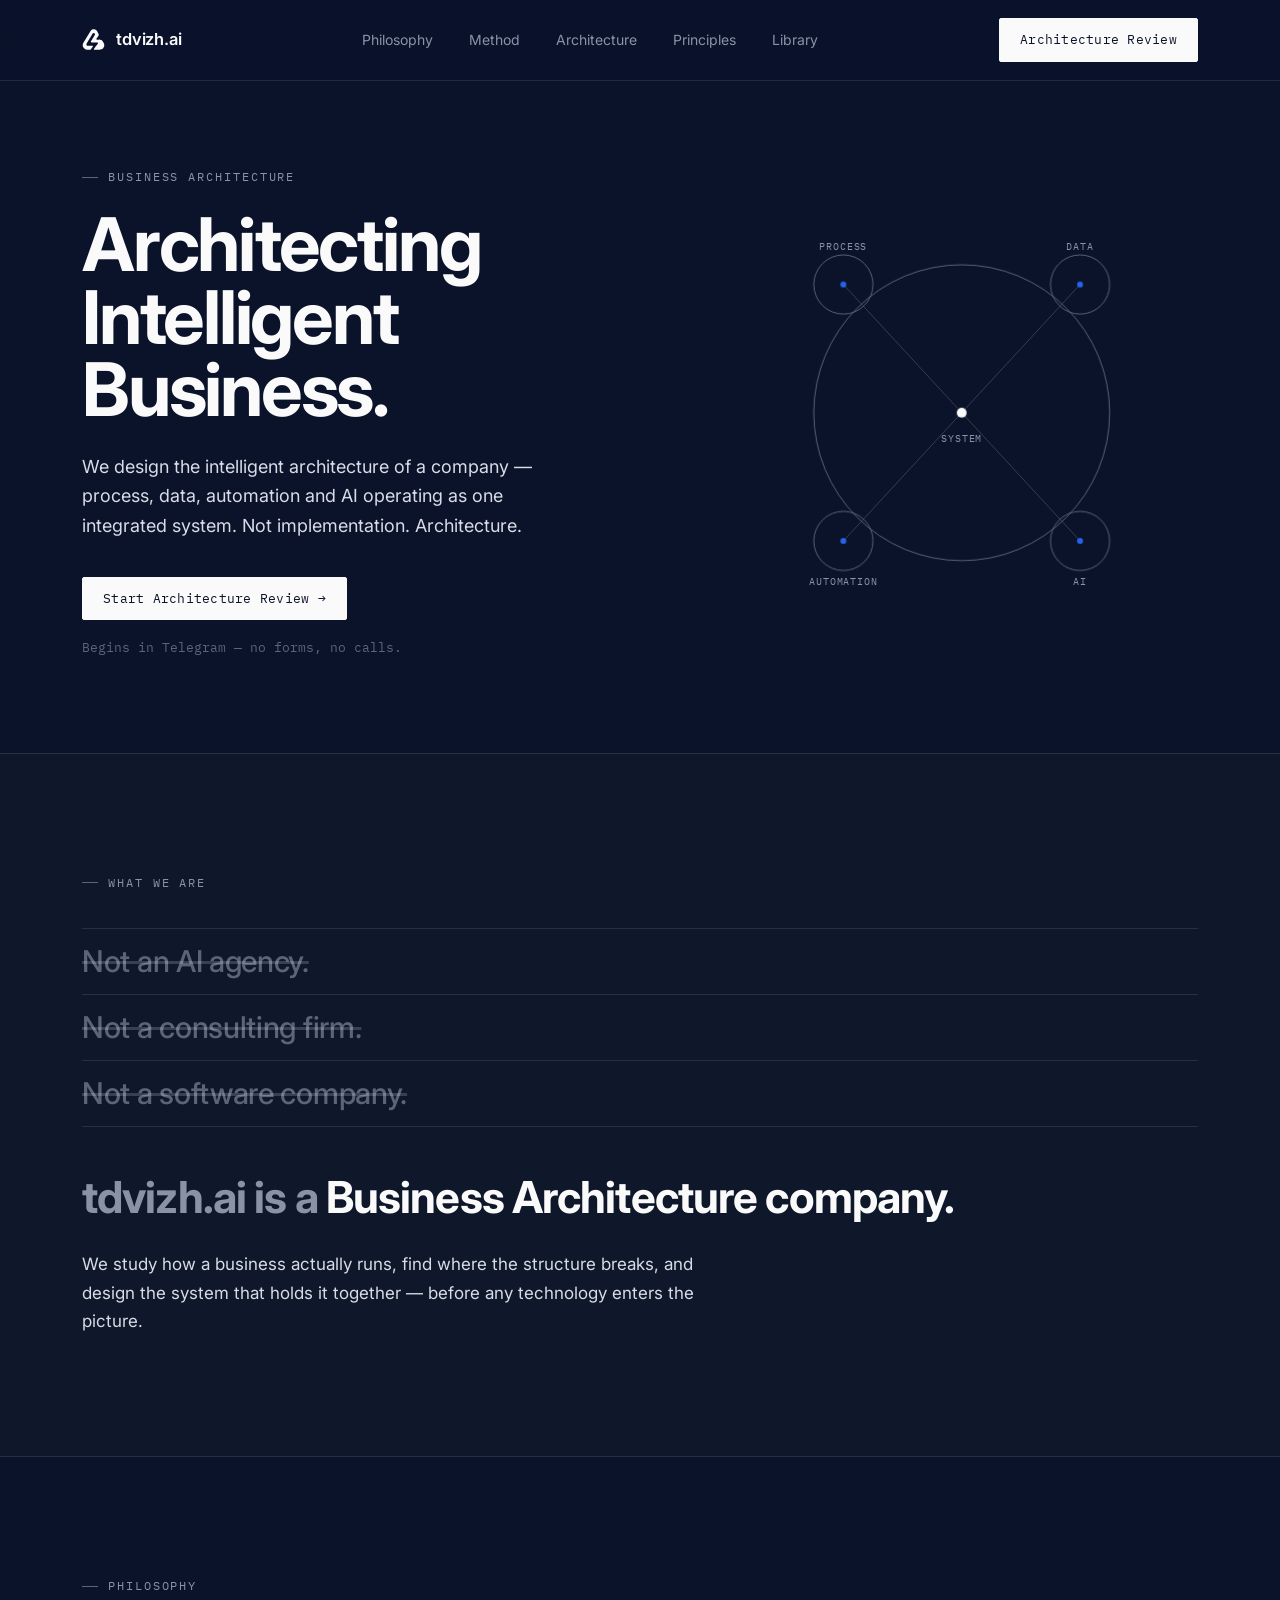
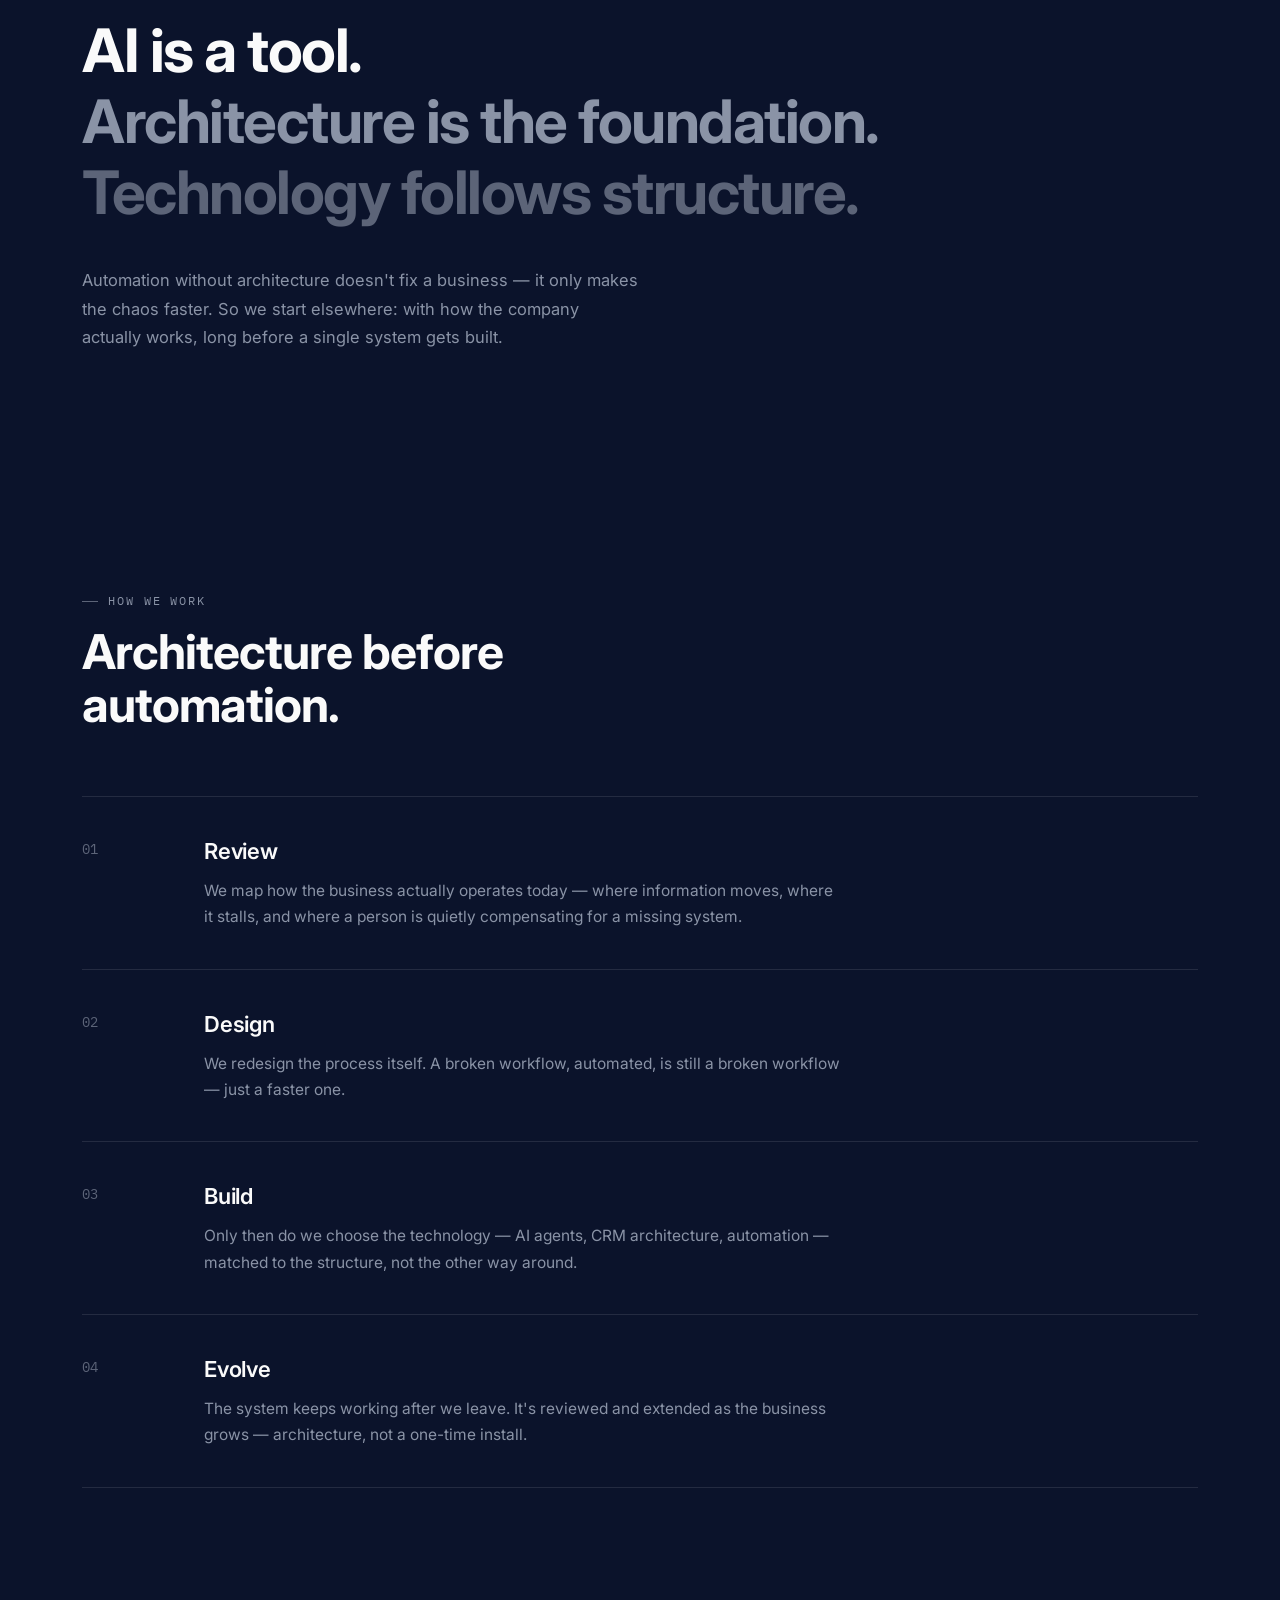
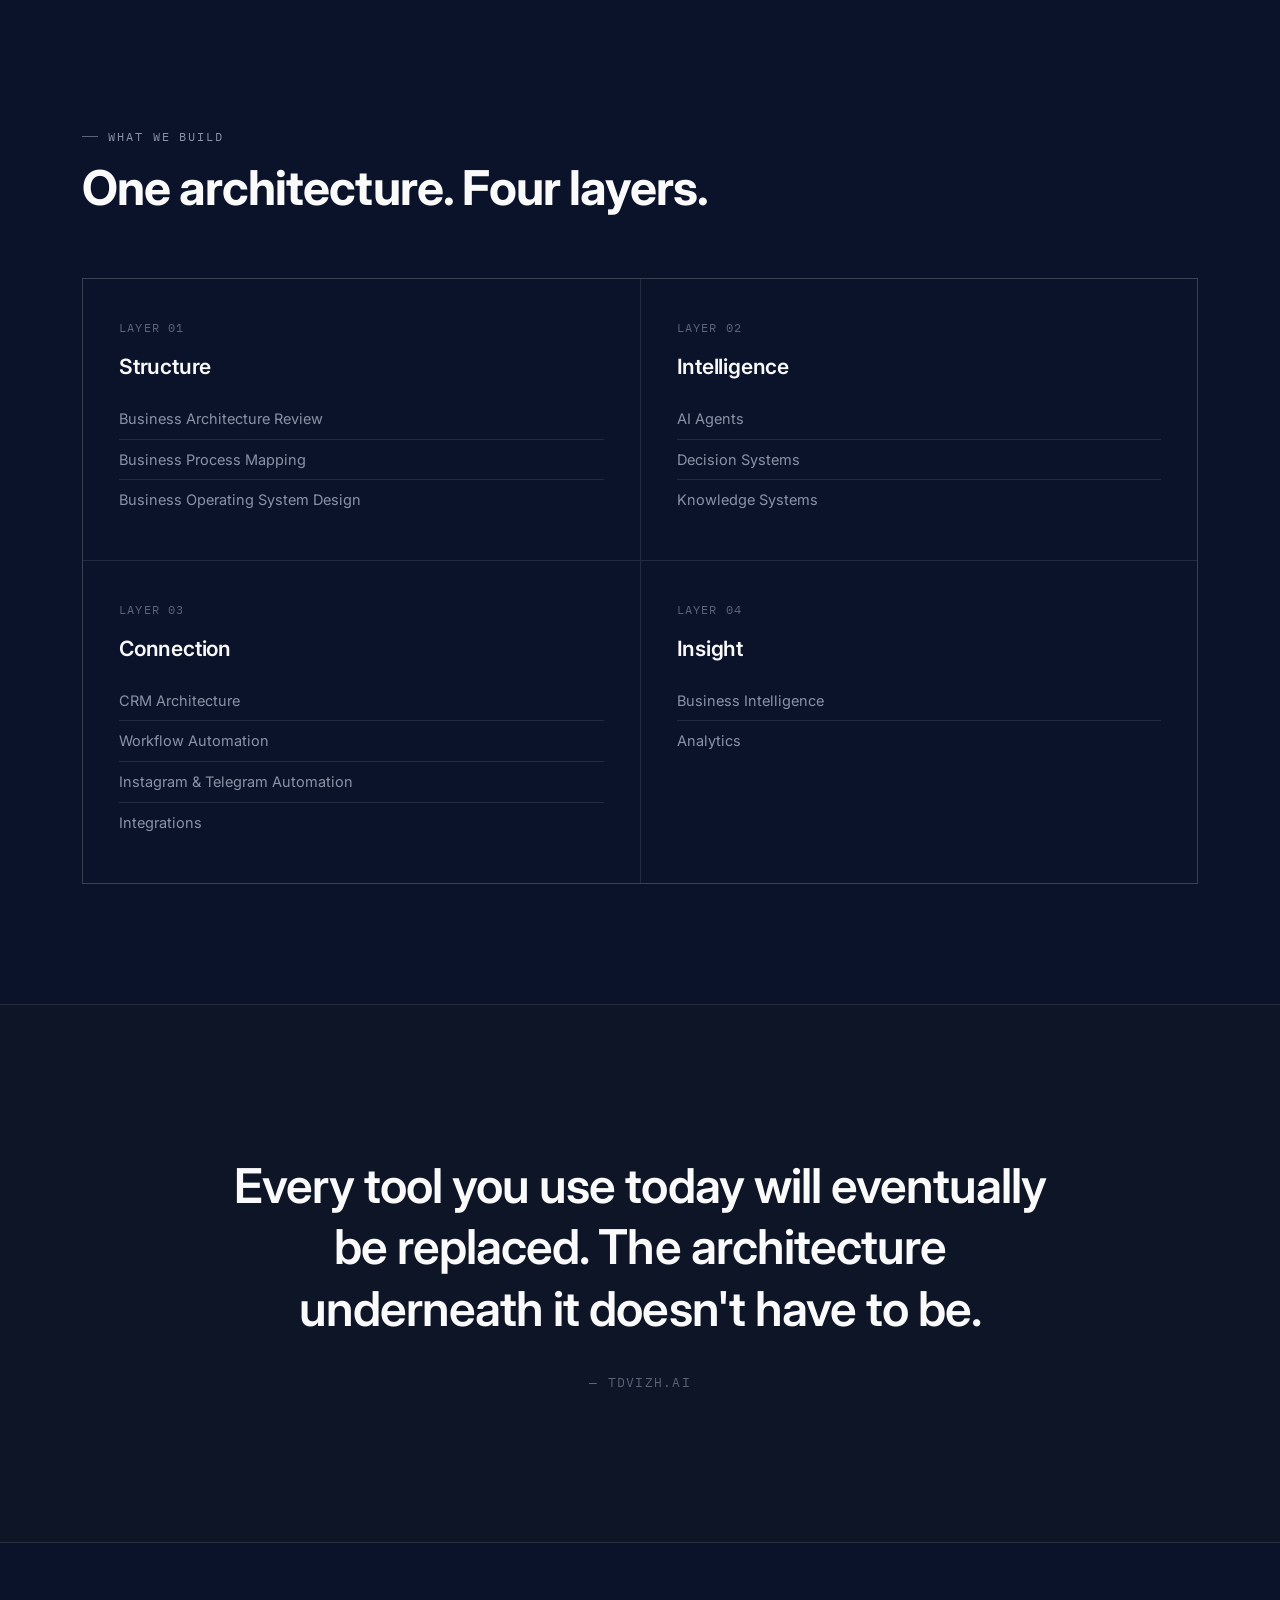
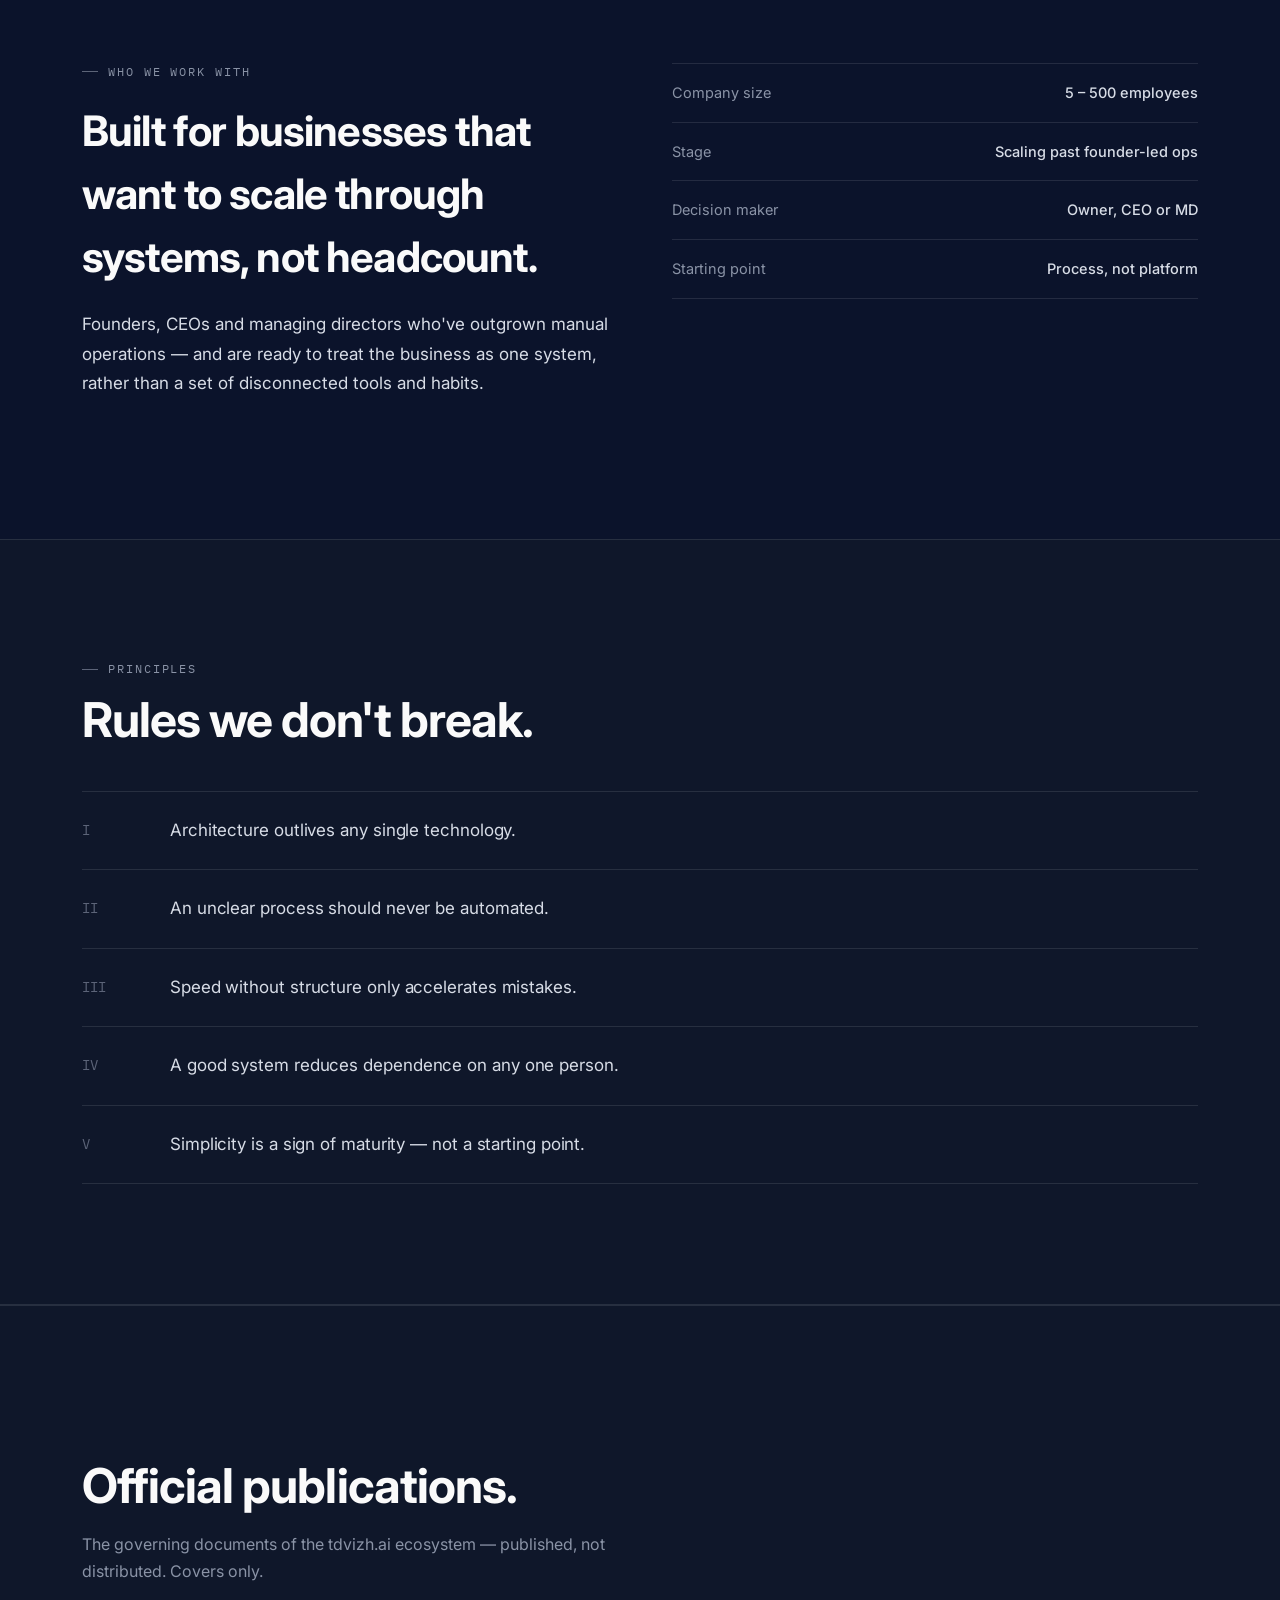
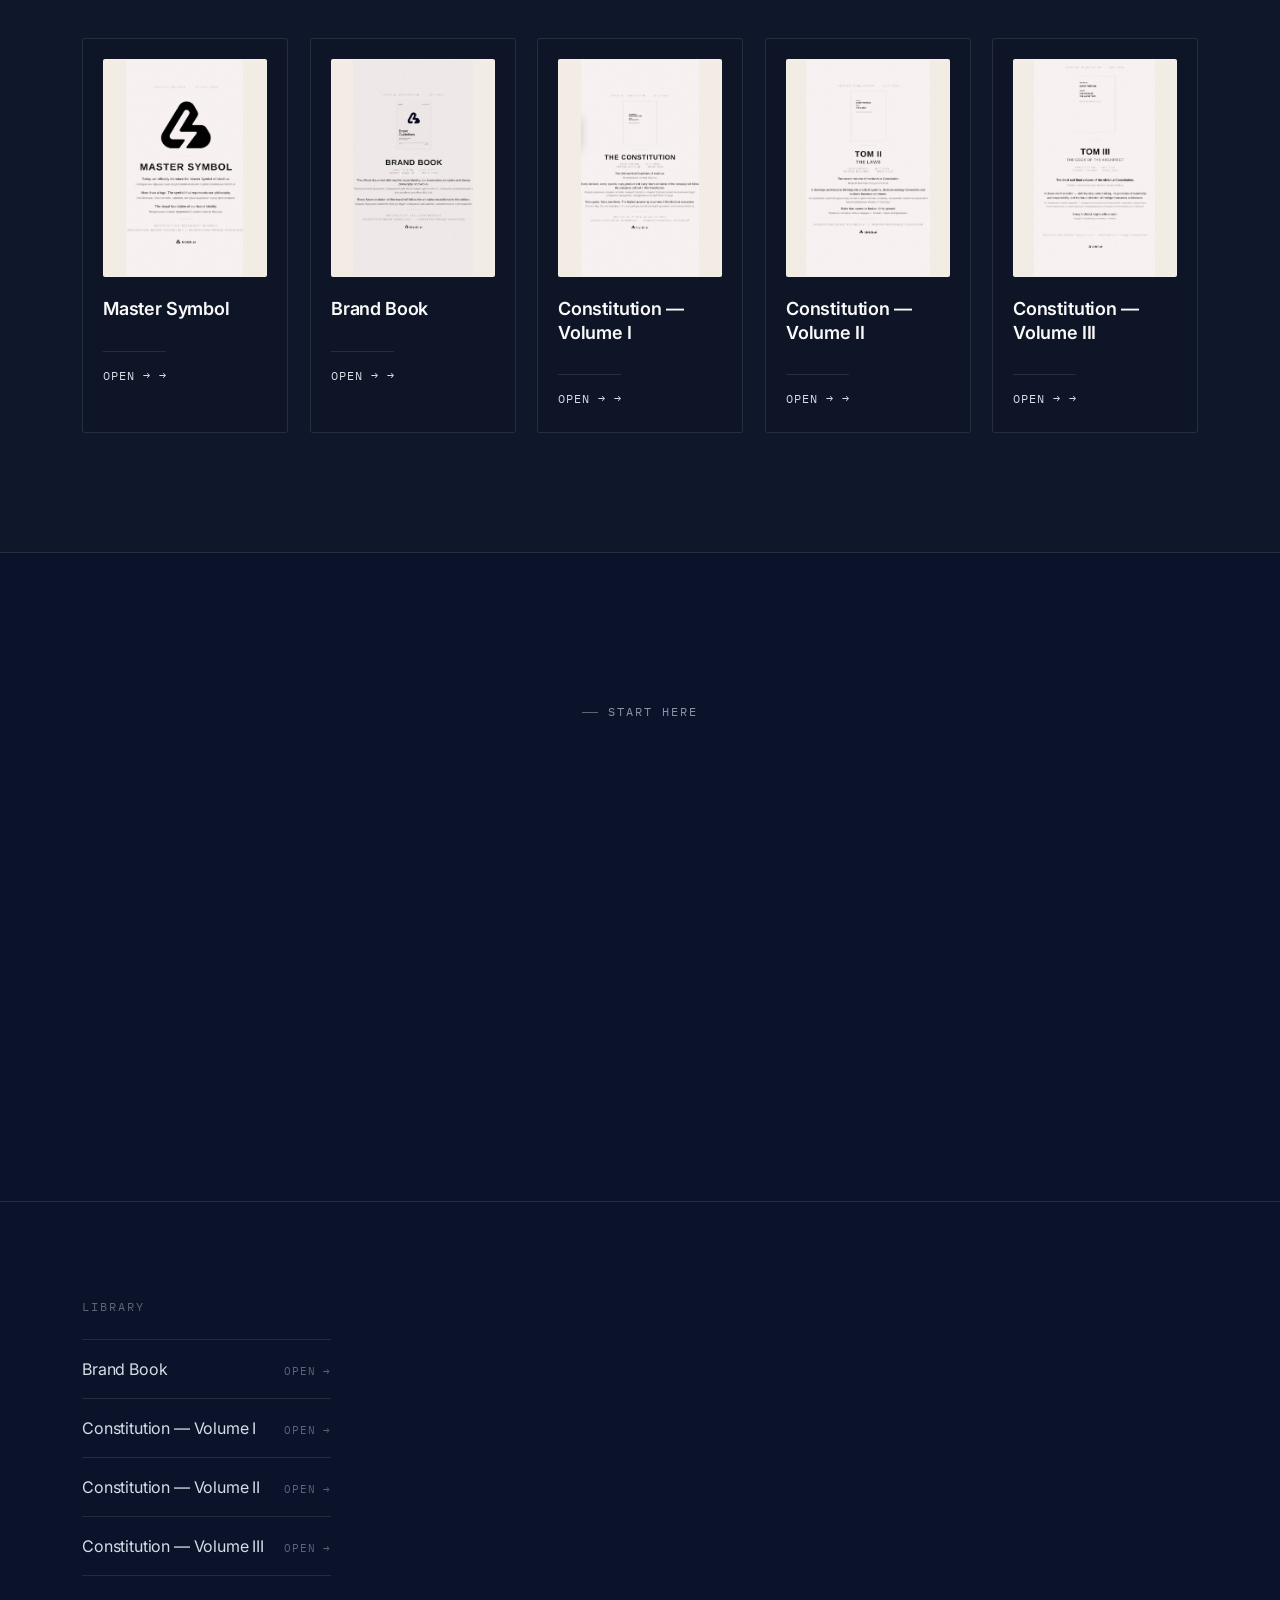
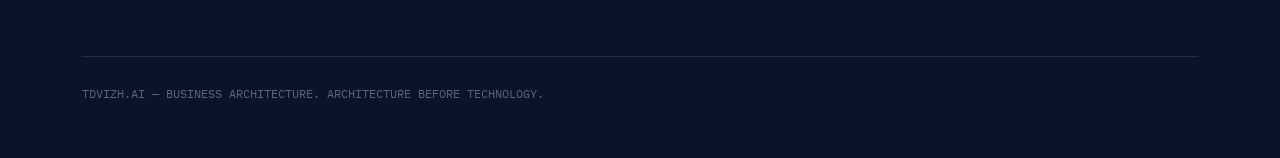
==== index.html @ 12184086 "Update index.html" ====
<!DOCTYPE html>
<html lang="en">
  <!-- Google tag (gtag.js) -->
<script async src="https://www.googletagmanager.com/gtag/js?id=G-JR1PCBRWXG"></script>
<script>
  window.dataLayer = window.dataLayer || [];
  function gtag(){dataLayer.push(arguments);}
  gtag('js', new Date());

  gtag('config', 'G-JR1PCBRWXG');
</script>
<head>
<meta charset="UTF-8">
<meta name="viewport" content="width=device-width, initial-scale=1.0">
<title>tdvizh.ai — Architecting Intelligent Business</title>
<meta name="description" content="tdvizh.ai designs the intelligent architecture of a company — process, data, automation and AI operating as one integrated system.">
  <meta property="og:type" content="website">
<meta property="og:site_name" content="tdvizh.ai">
<meta property="og:title" content="tdvizh.ai">
<meta property="og:description" content="tdvizh.ai designs the intelligent architecture of a company — process, data, automation and AI operating as one integrated system.">
<meta property="og:url" content="https://tdvizh-ai.vercel.app">
<meta property="og:image" content="https://tdvizh-ai.vercel.app/covers/og-image.png">
<meta name="twitter:card" content="summary_large_image">
<meta name="twitter:title" content="tdvizh.ai">
<meta name="twitter:description" content="tdvizh.ai designs the intelligent architecture of a company — process, data, automation and AI operating as one integrated system.">
<meta name="twitter:image" content="https://tdvizh-ai.vercel.app/covers/og-image.png">
<meta name="theme-color" content="#0B132B">
<link rel="icon" type="image/x-icon" href="favicon/favicon.ico">
<link rel="icon" type="image/png" sizes="16x16" href="favicon/favicon-16x16.png">
<link rel="icon" type="image/png" sizes="32x32" href="favicon/favicon-32x32.png">
<link rel="apple-touch-icon" sizes="180x180" href="favicon/apple-touch-icon.png">
<link rel="preconnect" href="https://fonts.googleapis.com">
<link rel="preconnect" href="https://fonts.gstatic.com" crossorigin>
<link href="https://fonts.googleapis.com/css2?family=Inter:wght@400;500;600;700;800&family=IBM+Plex+Mono:wght@400;500&display=swap" rel="stylesheet">
<link rel="stylesheet" href="css/styles.css">
<link rel="stylesheet" href="css/animations.css">
</head>
<body id="top">

<header>
  <nav>
    <a href="#top" class="brand" aria-label="tdvizh.ai — home">
      <svg class="brand-mark" viewBox="0 0 256 256" aria-hidden="true"><path fill="currentColor" d="M 129.44 14.32 C 124.57 14.48 119.52 15.67 115.04 17.47 C 110.55 19.28 106.10 21.91 102.51 25.16 C 98.93 28.41 96.32 32.92 93.55 36.98 C 90.78 41.05 88.49 45.36 85.90 49.52 C 83.32 53.69 80.60 57.80 78.05 61.98 C 75.49 66.15 73.10 70.40 70.58 74.59 C 68.07 78.78 65.49 82.95 62.94 87.13 C 60.39 91.31 57.83 95.49 55.28 99.66 C 52.73 103.84 50.18 108.02 47.63 112.20 C 45.08 116.38 42.51 120.55 39.97 124.74 C 37.43 128.92 34.95 133.13 32.40 137.31 C 29.85 141.48 27.20 145.62 24.66 149.81 C 22.13 153.99 19.53 158.15 17.19 162.42 C 14.84 166.68 12.11 170.79 10.58 175.39 C 9.05 179.99 8.10 185.11 8.00 190.02 C 7.90 194.94 8.67 200.22 10.01 204.90 C 11.35 209.58 13.34 214.02 16.04 218.11 C 18.73 222.20 22.42 226.24 26.19 229.44 C 29.95 232.64 34.23 235.31 38.64 237.30 C 43.05 239.29 47.71 240.67 52.65 241.40 C 57.58 242.13 63.02 241.64 68.23 241.68 C 73.45 241.73 78.97 242.25 83.94 241.68 C 88.91 241.12 94.24 240.87 98.08 238.30 C 101.91 235.74 104.02 230.30 106.95 226.27 C 109.88 222.25 113.15 218.33 115.66 214.17 C 118.16 210.01 123.31 203.91 121.97 201.32 C 120.63 198.73 112.63 199.07 107.62 198.62 C 102.61 198.17 97.15 198.62 91.91 198.62 C 86.68 198.62 81.41 198.69 76.21 198.62 C 71.00 198.55 65.07 199.82 60.68 198.19 C 56.29 196.56 51.50 192.73 49.87 188.81 C 48.23 184.89 49.48 179.14 50.89 174.68 C 52.30 170.22 55.83 166.25 58.34 162.06 C 60.86 157.87 63.47 153.71 65.99 149.52 C 68.51 145.33 70.93 141.10 73.45 136.91 C 75.97 132.71 78.59 128.56 81.10 124.37 C 83.62 120.18 86.05 115.95 88.56 111.75 C 91.06 107.55 93.62 103.38 96.13 99.18 C 98.65 94.99 101.13 90.78 103.66 86.60 C 106.19 82.41 108.80 78.25 111.32 74.06 C 113.84 69.87 115.43 64.65 118.77 61.44 C 122.12 58.23 127.31 54.58 131.39 54.79 C 135.46 55.01 141.29 59.03 143.22 62.71 C 145.14 66.39 144.24 72.41 142.95 76.88 C 141.66 81.34 137.99 85.29 135.50 89.50 C 133.01 93.70 130.52 97.91 128.00 102.10 C 125.48 106.29 122.93 110.47 120.39 114.65 C 117.85 118.84 115.34 123.03 112.78 127.21 C 110.23 131.39 107.52 135.50 105.08 139.72 C 102.64 143.95 97.79 148.96 98.14 152.56 C 98.50 156.15 103.09 159.84 107.22 161.30 C 111.35 162.76 117.73 161.30 122.93 161.30 C 128.12 161.30 133.20 161.30 138.40 161.30 C 143.59 161.30 148.87 161.30 154.10 161.30 C 159.34 161.30 165.45 160.16 169.81 161.30 C 174.17 162.45 179.92 165.00 180.25 168.18 C 180.58 171.36 174.71 176.35 171.79 180.38 C 168.87 184.41 165.73 188.34 162.74 192.34 C 159.75 196.33 156.84 200.36 153.84 204.36 C 150.85 208.35 147.76 212.31 144.77 216.31 C 141.77 220.30 137.92 224.25 135.89 228.34 C 133.87 232.43 130.60 238.61 132.61 240.84 C 134.62 243.06 142.79 241.54 147.96 241.68 C 153.14 241.83 158.43 241.68 163.67 241.68 C 168.90 241.68 174.14 241.68 179.38 241.68 C 184.61 241.68 189.97 241.97 195.08 241.68 C 200.20 241.40 205.35 241.21 210.07 239.96 C 214.79 238.72 219.23 236.77 223.40 234.22 C 227.57 231.67 231.78 228.30 235.08 224.64 C 238.38 220.99 241.16 216.69 243.22 212.31 C 245.27 207.92 246.76 203.19 247.43 198.34 C 248.09 193.49 248.06 188.01 247.22 183.20 C 246.38 178.39 244.45 173.88 242.41 169.49 C 240.36 165.10 237.44 161.07 234.95 156.87 C 232.47 152.66 230.52 148.10 227.50 144.25 C 224.48 140.39 220.92 136.21 216.82 133.74 C 212.72 131.27 207.83 130.15 202.90 129.44 C 197.96 128.72 192.43 129.44 187.19 129.44 C 181.96 129.44 176.23 130.15 171.48 129.44 C 166.74 128.72 159.57 127.95 158.72 125.15 C 157.86 122.35 163.77 116.77 166.36 112.61 C 168.94 108.44 171.57 104.30 174.22 100.16 C 176.87 96.02 180.25 92.19 182.26 87.78 C 184.27 83.38 186.38 78.38 186.28 73.74 C 186.18 69.10 183.68 64.35 181.67 59.94 C 179.66 55.54 176.67 51.54 174.22 47.32 C 171.77 43.10 169.81 38.64 166.97 34.62 C 164.12 30.60 160.95 26.24 157.16 23.22 C 153.37 20.19 148.86 17.97 144.24 16.49 C 139.62 15.01 134.30 14.15 129.44 14.32 Z"/></svg>
      <span>tdvizh.ai</span>
    </a>
    <div class="navlinks">
      <a href="#philosophy">Philosophy</a>
      <a href="#method">Method</a>
      <a href="#architecture">Architecture</a>
      <a href="#principles">Principles</a>
      <a href="#library">Library</a>
    </div>
    <a class="btn navcta" href="https://t.me/tdvizh_ai_bot?start=review" target="_blank" rel="noopener">Architecture Review</a>
    <button class="nav-trigger" id="navTrigger" aria-label="Open menu" aria-expanded="false" aria-controls="mobileNav">
      <span class="nav-trigger-lines" aria-hidden="true"><i></i><i></i></span>
    </button>
  </nav>
</header>

<div class="mobile-nav" id="mobileNav" aria-hidden="true">
  <div class="mobile-nav-backdrop" data-nav-close="1"></div>
  <div class="mobile-nav-panel">
    <div class="mobile-nav-links">
      <a href="#philosophy" data-nav-close="1"><span>01</span>Philosophy</a>
      <a href="#method" data-nav-close="1"><span>02</span>Method</a>
      <a href="#architecture" data-nav-close="1"><span>03</span>Architecture</a>
      <a href="#principles" data-nav-close="1"><span>04</span>Principles</a>
      <a href="#library" data-nav-close="1"><span>05</span>Library</a>
    </div>
    <a class="btn mobile-nav-cta" href="https://t.me/tdvizh_ai_bot?start=review" target="_blank" rel="noopener">Architecture Review →</a>
  </div>
</div>

<main>

  <!-- HERO -->
  <section class="hero">
    <div class="wrap hero-grid">
      <div>
        <div class="eyebrow reveal in">BUSINESS ARCHITECTURE</div>
        <h1 class="reveal in">Architecting<br>Intelligent Business.</h1>
        <p class="lead reveal in">We design the intelligent architecture of a company — process, data, automation and AI operating as one integrated system. Not implementation. Architecture.</p>
        <div class="cta-row reveal in">
          <a href="https://t.me/tdvizh_ai_bot?start=review" target="_blank" rel="noopener" class="btn">Start Architecture Review →</a>
          <span class="cta-note">Begins in Telegram — no forms, no calls.</span>
        </div>
      </div>
      <div class="diagram-wrap reveal in">
        <svg viewBox="0 0 480 480" xmlns="http://www.w3.org/2000/svg">
          <!-- connecting lines to center -->
          <path class="diagram-line" d="M120,110 L240,240" style="animation-delay:.1s"/>
          <path class="diagram-line" d="M360,110 L240,240" style="animation-delay:.25s"/>
          <path class="diagram-line" d="M120,370 L240,240" style="animation-delay:.4s"/>
          <path class="diagram-line" d="M360,370 L240,240" style="animation-delay:.55s"/>
          <!-- outer ring -->
          <circle class="diagram-node-ring" cx="240" cy="240" r="150" style="animation-delay:.9s"/>
          <!-- corner nodes -->
          <circle class="diagram-node-ring" cx="120" cy="110" r="30" style="animation-delay:.5s"/>
          <circle class="diagram-node-ring" cx="360" cy="110" r="30" style="animation-delay:.65s"/>
          <circle class="diagram-node-ring" cx="120" cy="370" r="30" style="animation-delay:.8s"/>
          <circle class="diagram-node-ring" cx="360" cy="370" r="30" style="animation-delay:.95s"/>
          <circle class="diagram-node-dot" cx="120" cy="110" r="3" style="animation-delay:.6s"/>
          <circle class="diagram-node-dot" cx="360" cy="110" r="3" style="animation-delay:.75s"/>
          <circle class="diagram-node-dot" cx="120" cy="370" r="3" style="animation-delay:.9s"/>
          <circle class="diagram-node-dot" cx="360" cy="370" r="3" style="animation-delay:1.05s"/>
          <!-- labels -->
          <text class="diagram-label" x="120" y="75" text-anchor="middle" style="animation-delay:1s">PROCESS</text>
          <text class="diagram-label" x="360" y="75" text-anchor="middle" style="animation-delay:1.1s">DATA</text>
          <text class="diagram-label" x="120" y="415" text-anchor="middle" style="animation-delay:1.2s">AUTOMATION</text>
          <text class="diagram-label" x="360" y="415" text-anchor="middle" style="animation-delay:1.3s">AI</text>
          <!-- core -->
          <circle class="diagram-core" cx="240" cy="240" r="5" style="animation-delay:1.15s"/>
          <text class="diagram-label" x="240" y="270" text-anchor="middle" style="animation-delay:1.4s">SYSTEM</text>
        </svg>
      </div>
    </div>
  </section>

  <!-- POSITIONING -->
  <section class="positioning">
    <div class="wrap">
      <div class="eyebrow reveal">WHAT WE ARE</div>
      <div class="not-list">
        <div class="reveal">Not an AI agency.</div>
        <div class="reveal">Not a consulting firm.</div>
        <div class="reveal">Not a software company.</div>
      </div>
      <div class="resolve reveal"><span>tdvizh.ai is a</span> Business Architecture company.</div>
      <p class="positioning-sub reveal">We study how a business actually runs, find where the structure breaks, and design the system that holds it together — before any technology enters the picture.</p>
    </div>
  </section>

  <!-- PHILOSOPHY -->
  <section class="philosophy" id="philosophy">
    <div class="wrap">
      <div class="eyebrow reveal">PHILOSOPHY</div>
      <div class="stack" style="margin-top:20px;">
        <span class="reveal">AI is a tool.</span>
        <span class="reveal">Architecture is the foundation.</span>
        <span class="reveal">Technology follows structure.</span>
      </div>
      <p class="philosophy-sub reveal">Automation without architecture doesn't fix a business — it only makes the chaos faster. So we start elsewhere: with how the company actually works, long before a single system gets built.</p>
    </div>
  </section>

  <!-- METHOD -->
  <section id="method">
    <div class="wrap">
      <div class="section-head">
        <div class="eyebrow reveal">HOW WE WORK</div>
        <h2 class="reveal">Architecture before automation.</h2>
      </div>
      <div class="method-list">
        <div class="method-item reveal">
          <div class="method-num">01</div>
          <div>
            <h3>Review</h3>
            <p>We map how the business actually operates today — where information moves, where it stalls, and where a person is quietly compensating for a missing system.</p>
          </div>
        </div>
        <div class="method-item reveal">
          <div class="method-num">02</div>
          <div>
            <h3>Design</h3>
            <p>We redesign the process itself. A broken workflow, automated, is still a broken workflow — just a faster one.</p>
          </div>
        </div>
        <div class="method-item reveal">
          <div class="method-num">03</div>
          <div>
            <h3>Build</h3>
            <p>Only then do we choose the technology — AI agents, CRM architecture, automation — matched to the structure, not the other way around.</p>
          </div>
        </div>
        <div class="method-item reveal">
          <div class="method-num">04</div>
          <div>
            <h3>Evolve</h3>
            <p>The system keeps working after we leave. It's reviewed and extended as the business grows — architecture, not a one-time install.</p>
          </div>
        </div>
      </div>
    </div>
  </section>

  <!-- ARCHITECTURE / SERVICES -->
  <section id="architecture">
    <div class="wrap">
      <div class="section-head">
        <div class="eyebrow reveal">WHAT WE BUILD</div>
        <h2 class="reveal">One architecture. Four layers.</h2>
      </div>
      <div class="layers reveal">
        <div class="layer">
          <div class="lnum">LAYER 01</div>
          <h3>Structure</h3>
          <ul>
            <li>Business Architecture Review</li>
            <li>Business Process Mapping</li>
            <li>Business Operating System Design</li>
          </ul>
        </div>
        <div class="layer">
          <div class="lnum">LAYER 02</div>
          <h3>Intelligence</h3>
          <ul>
            <li>AI Agents</li>
            <li>Decision Systems</li>
            <li>Knowledge Systems</li>
          </ul>
        </div>
        <div class="layer">
          <div class="lnum">LAYER 03</div>
          <h3>Connection</h3>
          <ul>
            <li>CRM Architecture</li>
            <li>Workflow Automation</li>
            <li>Instagram &amp; Telegram Automation</li>
            <li>Integrations</li>
          </ul>
        </div>
        <div class="layer">
          <div class="lnum">LAYER 04</div>
          <h3>Insight</h3>
          <ul>
            <li>Business Intelligence</li>
            <li>Analytics</li>
          </ul>
        </div>
      </div>
    </div>
  </section>

  <!-- MANIFESTO -->
  <section class="manifesto">
    <div class="wrap">
      <blockquote class="reveal">Every tool you use today will eventually be replaced. The architecture underneath it doesn't have to be.</blockquote>
      <cite class="reveal">— tdvizh.ai</cite>
    </div>
  </section>

  <!-- AUDIENCE -->
  <section>
    <div class="wrap audience-grid">
      <div>
        <div class="eyebrow reveal">WHO WE WORK WITH</div>
        <h2 class="reveal" style="font-size:clamp(28px,3.6vw,42px);font-weight:700;letter-spacing:-0.02em;margin:18px 0 22px;">Built for businesses that want to scale through systems, not headcount.</h2>
        <p class="reveal">Founders, CEOs and managing directors who've outgrown manual operations — and are ready to treat the business as one system, rather than a set of disconnected tools and habits.</p>
      </div>
      <div class="criteria reveal">
        <div><span>Company size</span> <b>5 – 500 employees</b></div>
        <div><span>Stage</span> <b>Scaling past founder-led ops</b></div>
        <div><span>Decision maker</span> <b>Owner, CEO or MD</b></div>
        <div><span>Starting point</span> <b>Process, not platform</b></div>
      </div>
    </div>
  </section>

  <!-- PRINCIPLES -->
  <section class="principles" id="principles">
    <div class="wrap">
      <div class="section-head" style="margin-bottom:44px;">
        <div class="eyebrow reveal">PRINCIPLES</div>
        <h2 class="reveal">Rules we don't break.</h2>
      </div>
      <div>
        <div class="principle-row reveal"><div class="rn">I</div><p>Architecture outlives any single technology.</p></div>
        <div class="principle-row reveal"><div class="rn">II</div><p>An unclear process should never be automated.</p></div>
        <div class="principle-row reveal"><div class="rn">III</div><p>Speed without structure only accelerates mistakes.</p></div>
        <div class="principle-row reveal"><div class="rn">IV</div><p>A good system reduces dependence on any one person.</p></div>
        <div class="principle-row reveal"><div class="rn">V</div><p>Simplicity is a sign of maturity — not a starting point.</p></div>
      </div>
    </div>
  </section>

  <!-- LIBRARY -->
  <section class="library" id="library">
    <div class="wrap">
      <div class="section-head" style="margin-bottom:52px;">
        <div class="eyebrow reveal">LIBRARY</div>
        <h2 class="reveal">Official publications.</h2>
        <p class="reveal" style="margin-top:18px;color:var(--muted);font-size:16px;line-height:1.7;max-width:560px;">The governing documents of the tdvizh.ai ecosystem — published, not distributed. Covers only.</p>
      </div>
      <div class="library-grid">
        <button class="pub-card reveal" data-pub="master-symbol">
          <div class="pub-cover"><img src="covers/cover-master-symbol.png" alt="Master Symbol — cover" draggable="false" oncontextmenu="return false"></div>
          <div class="pub-title">Master Symbol</div>
          <div class="pub-view">Open →</div>
        </button>
        <button class="pub-card reveal" data-pub="brand-book">
          <div class="pub-cover"><img src="covers/cover-brand-book.png" alt="Brand Book — cover" draggable="false" oncontextmenu="return false"></div>
          <div class="pub-title">Brand Book</div>
          <div class="pub-view">Open →</div>
        </button>
        <button class="pub-card reveal" data-pub="vol1">
          <div class="pub-cover"><img src="covers/cover-constitution-vol1.png" alt="Constitution — Volume I — cover" draggable="false" oncontextmenu="return false"></div>
          <div class="pub-title">Constitution — Volume I</div>
          <div class="pub-view">Open →</div>
        </button>
        <button class="pub-card reveal" data-pub="vol2">
          <div class="pub-cover"><img src="covers/cover-constitution-vol2.png" alt="Constitution — Volume II — cover" draggable="false" oncontextmenu="return false"></div>
          <div class="pub-title">Constitution — Volume II</div>
          <div class="pub-view">Open →</div>
        </button>
        <button class="pub-card reveal" data-pub="vol3">
          <div class="pub-cover"><img src="covers/cover-constitution-vol3.png" alt="Constitution — Volume III — cover" draggable="false" oncontextmenu="return false"></div>
          <div class="pub-title">Constitution — Volume III</div>
          <div class="pub-view">Open →</div>
        </button>
      </div>
    </div>
  </section>

  <!-- PUBLICATION MODAL -->
  <div class="pub-modal" id="pubModal" aria-hidden="true">
    <div class="pub-modal-backdrop" data-close="1"></div>
    <div class="pub-modal-panel">
      <button class="pub-modal-close" data-close="1" aria-label="Close">
        <svg viewBox="0 0 24 24" fill="none" aria-hidden="true"><path d="M5 5L19 19M19 5L5 19" stroke="currentColor" stroke-width="1.5" stroke-linecap="round"/></svg>
      </button>
      <div class="pub-modal-frame">
        <div class="pub-modal-cover">
          <img id="pubModalImg" src="" alt="" draggable="false" oncontextmenu="return false">
        </div>
      </div>
      <div class="pub-modal-meta">
        <div class="pub-tag" id="pubModalTag"></div>
        <h3 id="pubModalTitle"></h3>
        <div class="pub-modal-note">Official publication of tdvizh.ai. Full editions are currently not publicly available.</div>
      </div>
    </div>
  </div>

  <!-- FINAL CTA -->
  <section class="cta-final" id="start">
    <div class="wrap">
      <div class="eyebrow reveal" style="justify-content:center;">START HERE</div>
      <h2 class="reveal">Start with a Review, not a proposal.</h2>
      <p class="reveal">Fifteen minutes to understand how your business actually runs — before we talk about any technology at all. The Architecture Review happens inside Telegram.</p>
      <a href="https://t.me/tdvizh_ai_bot?start=review" target="_blank" rel="noopener" class="btn reveal" style="padding:14px 28px;font-size:14px;">Start Architecture Review on Telegram →</a>
    </div>
  </section>

</main>

<footer>
  <div class="wrap">
    <div class="footer-grid">
      <div class="footer-library">
        <div class="footer-library-title">Library</div>
        <ul class="footer-library-list">
          <li><button class="doc-item" data-pub="brand-book" data-pdf=""><span class="doc-title">Brand Book</span><span class="doc-meta">Open →</span></button></li>
          <li><button class="doc-item" data-pub="vol1" data-pdf=""><span class="doc-title">Constitution — Volume I</span><span class="doc-meta">Open →</span></button></li>
          <li><button class="doc-item" data-pub="vol2" data-pdf=""><span class="doc-title">Constitution — Volume II</span><span class="doc-meta">Open →</span></button></li>
          <li><button class="doc-item" data-pub="vol3" data-pdf=""><span class="doc-title">Constitution — Volume III</span><span class="doc-meta">Open →</span></button></li>
        </ul>
      </div>
    </div>
    <div class="footer-bottom">
      <div class="footer-legal">TDVIZH.AI — BUSINESS ARCHITECTURE. ARCHITECTURE BEFORE TECHNOLOGY.</div>
    </div>
  </div>
</footer>

<script src="js/main.js"></script>
<script src="js/library.js"></script>

</body>
</html>
---- css/styles.css ----
:root{--bg:#0B132B; --bg-alt:#0F172A; --panel:#0D1526; --ink:#FAFAFA; --ink-soft:#D7DCE6; --muted:#8A93A6; --muted-dim:#5C6478; --line:rgba(250,250,252,0.10); --line-strong:rgba(250,250,252,0.18); --accent:#2563EB; --accent-soft:rgba(37,99,235,0.14); --ease:cubic-bezier(0.22,1,0.36,1);}

*{box-sizing:border-box; margin:0; padding:0;}

html{scroll-behavior:smooth;}

body{background:var(--bg); color:var(--ink); font-family:'Inter',-apple-system,BlinkMacSystemFont,sans-serif; -webkit-font-smoothing:antialiased; line-height:1.5; overflow-x:hidden;}

a{color:inherit; text-decoration:none;}

.mono{font-family:'IBM Plex Mono',monospace;}

.wrap{max-width:1180px; margin:0 auto; padding:0 32px;}

  @media (max-width:640px){.wrap{padding:0 22px;}}

.eyebrow{font-family:'IBM Plex Mono',monospace; font-size:12px; letter-spacing:0.16em; text-transform:uppercase; color:var(--muted); display:flex; align-items:center; gap:10px;}

.eyebrow::before{content:""; width:16px; height:1px; background:var(--muted-dim); display:inline-block;}

  /* reveal */

.reveal{opacity:0; transform:translateY(18px);}

  /* ---------- NAV ---------- */

header{position:fixed; top:0; left:0; right:0; z-index:50; background:rgba(11,19,43,0.72); backdrop-filter:blur(14px); -webkit-backdrop-filter:blur(14px); border-bottom:1px solid var(--line);}

nav{display:flex; align-items:center; justify-content:space-between; padding:18px 32px; max-width:1180px; margin:0 auto;}

.brand{display:flex; align-items:center; gap:11px; font-weight:600; font-size:16.5px; letter-spacing:-0.01em;}

.brand-mark{width:23px; height:23px; flex-shrink:0; display:block; color:var(--ink);}

.navlinks{display:flex; align-items:center; gap:36px;}

.navlinks a{font-size:14px; color:var(--muted);}

.btn{font-family:'IBM Plex Mono',monospace; font-size:13px; letter-spacing:0.02em; background:var(--ink); color:var(--bg); padding:11px 20px; border-radius:2px; display:inline-flex; align-items:center; gap:8px; border:1px solid var(--ink); cursor:pointer;}

.btn-ghost{background:transparent; color:var(--ink-soft); border:1px solid var(--line-strong);}

.navcta{display:none;}

  @media (min-width:880px){.navcta{display:inline-flex;}}

.navlinks{display:none;}

  @media (min-width:880px){.navlinks{display:flex;}}

  /* ---------- NAV TRIGGER (premium) ---------- */

.nav-trigger{display:flex; align-items:center; justify-content:center; width:44px; height:44px; background:transparent; border:1px solid var(--line-strong); border-radius:50%; cursor:pointer; position:relative;}

  @media (min-width:880px){.nav-trigger{display:none;}}

.nav-trigger-lines{position:relative; width:16px; height:11px; display:block;}

.nav-trigger-lines i{position:absolute; left:0; width:100%; height:1px; background:var(--ink); border-radius:1px;}

  /* ---------- MOBILE NAV DRAWER ---------- */

.mobile-nav{position:fixed; inset:0; z-index:100; display:none;}

.mobile-nav.open{display:block;}

.mobile-nav-backdrop{position:absolute; inset:0; background:rgba(6,10,22,0.6); backdrop-filter:blur(6px); -webkit-backdrop-filter:blur(6px); opacity:0;}

.mobile-nav-panel{position:absolute; top:0; right:0; bottom:0; width:min(380px,84vw); background:var(--bg-alt); border-left:1px solid var(--line-strong); padding:110px 40px 40px; display:flex; flex-direction:column; transform:translateX(100%); box-shadow:-40px 0 90px rgba(0,0,0,0.35);}

.mobile-nav-links{display:flex; flex-direction:column; border-top:1px solid var(--line);}

.mobile-nav-links a{display:flex; align-items:baseline; gap:16px; padding:20px 2px; border-bottom:1px solid var(--line); font-size:20px; font-weight:600; letter-spacing:-0.01em; color:var(--ink-soft); opacity:0; transform:translateY(10px);}

.mobile-nav-links a span{font-family:'IBM Plex Mono',monospace; font-size:12px; color:var(--muted-dim);}

.mobile-nav-cta{margin-top:auto; justify-content:center; padding:15px 20px; font-size:13.5px;}

body.nav-locked{overflow:hidden;}

  /* ---------- HERO ---------- */

.hero{padding:168px 0 96px; position:relative;}

.hero-grid{display:grid; grid-template-columns:1.1fr 0.9fr; gap:64px; align-items:center;}

  @media (max-width:900px){.hero-grid{grid-template-columns:1fr;}}

.hero h1{font-size:clamp(40px,6vw,74px); line-height:0.98; letter-spacing:-0.03em; font-weight:700; margin:22px 0 26px;}

.hero p.lead{font-size:18px; line-height:1.65; color:var(--ink-soft); max-width:480px; margin-bottom:36px;}

.cta-row{display:flex; align-items:center; gap:18px; flex-wrap:wrap;}

.cta-note{font-size:12.5px; color:var(--muted-dim); font-family:'IBM Plex Mono',monospace;}

.diagram-wrap{position:relative; display:flex; align-items:center; justify-content:center;}

.diagram-wrap svg{width:100%; height:auto; max-width:480px;}

.diagram-line{stroke:var(--line-strong); stroke-width:1; fill:none; stroke-dasharray:600; stroke-dashoffset:600;}

.diagram-node-ring{fill:none; stroke:var(--muted-dim); stroke-width:1; opacity:0;}

.diagram-node-dot{fill:var(--accent); opacity:0;}

.diagram-label{font-family:'IBM Plex Mono',monospace; font-size:10.5px; fill:var(--muted); letter-spacing:0.08em; opacity:0;}

.diagram-core{fill:var(--ink); opacity:0;}

  /* ---------- SECTION GENERIC ---------- */

section{padding:120px 0; position:relative;}

  @media (max-width:640px){section{padding:84px 0;}}

.section-head{max-width:640px; margin-bottom:64px;}

.section-head h2{font-size:clamp(30px,4vw,48px); letter-spacing:-0.02em; line-height:1.1; font-weight:700; margin-top:16px;}

.divider{height:1px; background:var(--line); width:100%;}

  /* ---------- POSITIONING ---------- */

.positioning{background:var(--bg-alt); border-top:1px solid var(--line); border-bottom:1px solid var(--line);}

.not-list{margin:36px 0 44px;}

.not-list div{font-size:clamp(20px,2.6vw,30px); color:var(--muted-dim); text-decoration:line-through; text-decoration-color:var(--line-strong); letter-spacing:-0.01em; padding:10px 0; border-bottom:1px solid var(--line); font-weight:500;}

.resolve{font-size:clamp(28px,4vw,44px); font-weight:700; letter-spacing:-0.02em; line-height:1.2; margin-top:44px;}

.resolve span{color:var(--muted);}

.positioning-sub{margin-top:26px; max-width:620px; color:var(--ink-soft); font-size:17px; line-height:1.7;}

  /* ---------- PHILOSOPHY EDITORIAL ---------- */

.philosophy{text-align:left;}

.philosophy .stack{font-size:clamp(30px,5.4vw,60px); font-weight:700; letter-spacing:-0.025em; line-height:1.18;}

.philosophy .stack span{display:block;}

.philosophy-sub{max-width:560px; margin-top:38px; color:var(--muted); font-size:16.5px; line-height:1.75;}

  /* ---------- METHOD ---------- */

.method-list{border-top:1px solid var(--line);}

.method-item{display:grid; grid-template-columns:90px 1fr; gap:32px; padding:38px 0; border-bottom:1px solid var(--line);}

  @media (max-width:640px){.method-item{grid-template-columns:48px 1fr;gap:18px;}}

.method-num{font-family:'IBM Plex Mono',monospace; font-size:14px; color:var(--muted-dim); padding-top:4px;}

.method-item h3{font-size:22px; font-weight:600; letter-spacing:-0.01em; margin-bottom:10px;}

.method-item p{color:var(--muted); font-size:15.5px; line-height:1.7; max-width:640px;}

  /* ---------- ARCHITECTURE LAYERS ---------- */

.layers{display:grid; grid-template-columns:repeat(2,1fr); gap:1px; background:var(--line); border:1px solid var(--line);}

  @media (max-width:760px){.layers{grid-template-columns:1fr;}}

.layer{background:var(--bg); padding:40px 36px;}

.layer .lnum{font-family:'IBM Plex Mono',monospace; font-size:12px; color:var(--muted-dim); letter-spacing:0.1em;}

.layer h3{font-size:21px; font-weight:600; margin:14px 0 16px; letter-spacing:-0.01em;}

.layer ul{list-style:none;}

.layer li{font-size:14.5px; color:var(--muted); padding:9px 0; border-top:1px solid var(--line);}

  /* ---------- MANIFESTO QUOTE ---------- */

.manifesto{background:var(--panel); border-top:1px solid var(--line); border-bottom:1px solid var(--line); padding:150px 0; text-align:center;}

.manifesto blockquote{font-size:clamp(26px,4.4vw,48px); font-weight:600; letter-spacing:-0.02em; line-height:1.28; max-width:820px; margin:0 auto;}

.manifesto cite{display:block; margin-top:34px; font-style:normal; font-family:'IBM Plex Mono',monospace; font-size:12.5px; color:var(--muted-dim); letter-spacing:0.1em; text-transform:uppercase;}

  /* ---------- AUDIENCE ---------- */

.audience-grid{display:grid; grid-template-columns:1fr 1fr; gap:64px; align-items:start;}

  @media (max-width:860px){.audience-grid{grid-template-columns:1fr;gap:36px;}}

.audience-grid p{color:var(--ink-soft); font-size:17px; line-height:1.75; margin-bottom:20px;}

.criteria{border-top:1px solid var(--line);}

.criteria div{display:flex; justify-content:space-between; padding:18px 0; border-bottom:1px solid var(--line); font-size:14.5px; color:var(--muted);}

.criteria div b{color:var(--ink-soft); font-weight:500;}

  /* ---------- PRINCIPLES ---------- */

.principles{background:var(--bg-alt); border-top:1px solid var(--line); border-bottom:1px solid var(--line);}

.principle-row{display:grid; grid-template-columns:64px 1fr; gap:24px; padding:26px 0; border-bottom:1px solid var(--line);}

.principle-row:first-of-type{border-top:1px solid var(--line);}

.principle-row .rn{font-family:'IBM Plex Mono',monospace; color:var(--muted-dim); font-size:14px; padding-top:2px;}

.principle-row p{font-size:17px; color:var(--ink-soft); letter-spacing:-0.005em; max-width:640px;}

  /* ---------- CTA ---------- */

.cta-final{text-align:center; padding:150px 0 160px;}

.cta-final h2{font-size:clamp(32px,5vw,54px); font-weight:700; letter-spacing:-0.02em; line-height:1.15; max-width:760px; margin:0 auto 20px;}

.cta-final p{color:var(--muted); font-size:16.5px; max-width:520px; margin:0 auto 40px; line-height:1.7;}

  /* ---------- FOOTER ---------- */

footer{border-top:1px solid var(--line); padding:96px 0 56px;}

.footer-grid{display:flex; justify-content:space-between; align-items:flex-start; flex-wrap:wrap; gap:64px; margin-bottom:80px;}

.footer-brand{display:flex; align-items:center; gap:11px; font-weight:600; font-size:15.5px; letter-spacing:-0.01em;}

.footer-brand .brand-mark{width:20px; height:20px;}

  /* documentation library */

.footer-library{max-width:360px;}

.footer-library-title{font-family:'IBM Plex Mono',monospace; font-size:11.5px; letter-spacing:0.18em; text-transform:uppercase; color:var(--muted-dim); margin-bottom:24px;}

.footer-library-list{list-style:none; border-top:1px solid var(--line);}

.footer-library-list li{border-bottom:1px solid var(--line);}

.footer-library-list .doc-item{display:flex; align-items:baseline; justify-content:space-between; gap:20px; padding:17px 0; width:100%; background:none; border:none; font:inherit; color:inherit; text-align:left; cursor:pointer;}

.footer-library-list .doc-title{font-size:16px; letter-spacing:-0.01em; color:var(--ink-soft); text-decoration:none;}

.footer-library-list .doc-meta{font-family:'IBM Plex Mono',monospace; font-size:10.5px; letter-spacing:0.08em; color:var(--muted-dim); text-transform:uppercase; white-space:nowrap;}

.footer-bottom{border-top:1px solid var(--line); padding-top:28px;}

.footer-legal{font-family:'IBM Plex Mono',monospace; font-size:11.5px; color:var(--muted-dim);}

  /* ---------- LIBRARY ---------- */

.library{background:var(--bg-alt); border-top:1px solid var(--line); border-bottom:1px solid var(--line);}

.library-grid{display:grid; grid-template-columns:repeat(5,1fr); gap:22px;}

  @media (max-width:1100px){.library-grid{grid-template-columns:repeat(3,1fr);}}

  @media (max-width:900px){.library-grid{grid-template-columns:repeat(2,1fr);}}

  @media (max-width:560px){.library-grid{grid-template-columns:1fr;gap:18px;}}

.pub-card{position:relative; background:var(--panel); padding:20px 20px 26px; display:flex; flex-direction:column; cursor:pointer; border:1px solid var(--line); border-radius:3px; text-align:left; color:inherit; font-family:inherit;}

.pub-card::before{content:""; position:absolute; top:-1px; left:14px; right:14px; height:1px; background:linear-gradient(90deg,transparent,var(--ink-soft),transparent); opacity:0;}

.pub-cover{width:100%; aspect-ratio:3/4; overflow:hidden; border:1px solid var(--line-strong); margin-bottom:20px; border-radius:2px; background:#F2ECE4; position:relative; box-shadow:0 1px 0 rgba(250,250,252,0.04) inset;}

.pub-cover img{width:100%; height:100%; object-fit:contain; display:block; pointer-events:none; -webkit-user-drag:none; user-select:none;}

.pub-tag{font-family:'IBM Plex Mono',monospace; font-size:10.5px; letter-spacing:0.12em; text-transform:uppercase; color:var(--muted-dim); margin-bottom:10px;}

.pub-title{font-size:18px; font-weight:600; letter-spacing:-0.01em; margin-bottom:10px; line-height:1.3;}

.pub-desc{font-size:14px; color:var(--muted); line-height:1.6; flex-grow:1;}

.pub-view{margin-top:20px; font-family:'IBM Plex Mono',monospace; font-size:11.5px; letter-spacing:0.08em; text-transform:uppercase; color:var(--ink-soft); display:flex; align-items:center; gap:8px; padding-top:16px; border-top:1px solid var(--line);}

.pub-view::after{content:"→";}

  /* ---------- PUBLICATION MODAL ---------- */

.pub-modal{position:fixed; inset:0; z-index:200; display:none; align-items:center; justify-content:center; padding:56px 24px;}

.pub-modal.open{display:flex;}

.pub-modal-backdrop{position:absolute; inset:0; background:radial-gradient(120% 100% at 50% 0%, rgba(13,21,42,0.92), rgba(5,8,17,0.96)); backdrop-filter:blur(16px); -webkit-backdrop-filter:blur(16px); opacity:0;}

.pub-modal-panel{position:relative; z-index:2; display:flex; flex-direction:column; align-items:center; max-width:480px; width:100%; opacity:0; transform:translateY(22px) scale(0.97);}

.pub-modal-frame{width:100%; padding:10px; background:linear-gradient(180deg,rgba(250,250,252,0.06),rgba(250,250,252,0.015)); border:1px solid var(--line-strong); border-radius:4px;}

.pub-modal-cover{width:100%; max-height:64vh; background:#F2ECE4; display:flex; align-items:center; justify-content:center; overflow:hidden; border-radius:2px; box-shadow:0 50px 100px -20px rgba(0,0,0,0.6), 0 12px 30px -8px rgba(0,0,0,0.45);}

.pub-modal-cover img{width:100%; height:100%; object-fit:contain; display:block; pointer-events:none; -webkit-user-drag:none; user-select:none;}

.pub-modal-meta{text-align:center; margin-top:30px;}

.pub-modal-meta .pub-tag{justify-content:center; display:flex; margin-bottom:0;}

.pub-modal-meta h3{font-size:21px; font-weight:600; letter-spacing:-0.01em; margin-top:12px; line-height:1.3;}

.pub-modal-note{margin-top:24px; padding:16px 22px; border:1px solid var(--line); background:rgba(250,250,252,0.02); font-family:'IBM Plex Mono',monospace; font-size:11px; line-height:1.75; letter-spacing:0.01em; color:var(--muted); text-align:center; max-width:400px;}

.pub-modal-close{position:absolute; top:-58px; right:0; display:flex; align-items:center; justify-content:center; width:40px; height:40px; color:var(--muted); background:rgba(250,250,252,0.02); border:1px solid var(--line-strong); border-radius:50%; cursor:pointer;}

.pub-modal-close svg{width:15px; height:15px; display:block;}

  @media (max-width:560px){
    .pub-modal{padding:24px 18px;}
    .pub-modal-close{top:auto;bottom:-58px;right:50%;transform:translateX(50%);}
    .pub-modal-close:hover{transform:translateX(50%) rotate(90deg);}
  }

  ::selection{background:var(--accent);color:#fff;}
---- css/animations.css ----
.reveal{transition:opacity .9s var(--ease),transform .9s var(--ease);}

.reveal.in{opacity:1;transform:translateY(0);}

  @media (prefers-reduced-motion: reduce){
    .reveal{opacity:1;transform:none;transition:none;}
    html{scroll-behavior:auto;}
  }

.brand-mark{transition:transform .5s var(--ease);}

  .brand:hover .brand-mark{transform:rotate(-8deg);}

.navlinks a{transition:color .3s var(--ease);}

  .navlinks a:hover{color:var(--ink);}

  .navlinks a:focus-visible, a:focus-visible, button:focus-visible{outline:2px solid var(--accent);outline-offset:3px;}

.btn{transition:transform .4s var(--ease), background .4s var(--ease);}

  .btn:hover{background:transparent;color:var(--ink);}

  .btn-ghost:hover{border-color:var(--ink);color:var(--ink);}

.nav-trigger{transition:border-color .4s var(--ease), background .4s var(--ease), transform .3s var(--ease);}

  .nav-trigger:hover{border-color:var(--ink);background:rgba(250,250,252,0.04);}

  .nav-trigger:active{transform:scale(0.93);}

.nav-trigger-lines i{transition:transform .45s var(--ease), width .45s var(--ease), top .45s var(--ease), opacity .3s var(--ease);}

  .nav-trigger-lines i:first-child{top:0;}

  .nav-trigger-lines i:last-child{top:10px;width:70%;left:0;}

  .nav-trigger:hover .nav-trigger-lines i:last-child{width:100%;}

  .nav-trigger[aria-expanded="true"] .nav-trigger-lines i:first-child{top:5px;transform:rotate(45deg);}

  .nav-trigger[aria-expanded="true"] .nav-trigger-lines i:last-child{top:5px;width:100%;transform:rotate(-45deg);}

.mobile-nav-backdrop{transition:opacity .45s var(--ease);}

  .mobile-nav.open .mobile-nav-backdrop{opacity:1;}

.mobile-nav-panel{transition:transform .55s var(--ease);}

  .mobile-nav.open .mobile-nav-panel{transform:translateX(0);}

.mobile-nav-links a{transition:color .35s var(--ease),padding-left .35s var(--ease);}

  .mobile-nav.open .mobile-nav-links a{opacity:1;transform:translateY(0);transition:color .35s var(--ease),padding-left .35s var(--ease),opacity .5s var(--ease),transform .5s var(--ease);}

  .mobile-nav-links a:hover{color:var(--ink);padding-left:8px;}

  .mobile-nav.open .mobile-nav-links a:nth-child(1){transition-delay:.08s;}

  .mobile-nav.open .mobile-nav-links a:nth-child(2){transition-delay:.13s;}

  .mobile-nav.open .mobile-nav-links a:nth-child(3){transition-delay:.18s;}

  .mobile-nav.open .mobile-nav-links a:nth-child(4){transition-delay:.23s;}

  .mobile-nav.open .mobile-nav-links a:nth-child(5){transition-delay:.28s;}

.diagram-line{animation:draw 1.6s var(--ease) forwards;}

.diagram-node-ring{animation:fadein 1s var(--ease) forwards;}

.diagram-node-dot{animation:fadein .8s var(--ease) forwards;}

.diagram-label{animation:fadein 1s var(--ease) forwards;}

.diagram-core{animation:fadein 1s var(--ease) forwards;}

  @keyframes draw{to{stroke-dashoffset:0;}}

  @keyframes fadein{to{opacity:1;}}

  @media (prefers-reduced-motion: reduce){
    .diagram-line,.diagram-node-ring,.diagram-node-dot,.diagram-label,.diagram-core{animation:none;opacity:1;stroke-dashoffset:0;}
  }

  .not-list div:first-child{border-top:1px solid var(--line);}

  .philosophy .stack span:nth-child(2){color:var(--muted);}

  .philosophy .stack span:nth-child(3){color:var(--muted-dim);}

  .layer li:first-child{border-top:none;}

.footer-library-list .doc-item{transition:padding-left .35s var(--ease);}

  .footer-library-list .doc-item:focus-visible{outline:2px solid var(--accent);outline-offset:3px;}

.footer-library-list .doc-title{transition:color .35s var(--ease);}

.footer-library-list .doc-meta{transition:color .35s var(--ease);}

  .footer-library-list .doc-item:hover{padding-left:6px;}

  .footer-library-list .doc-item:hover .doc-title{color:var(--ink);}

  .footer-library-list .doc-item:hover .doc-meta{color:var(--muted);}

.pub-card{transition:transform .55s var(--ease), border-color .55s var(--ease), box-shadow .55s var(--ease), background .55s var(--ease); will-change:transform;}

.pub-card::before{transition:opacity .55s var(--ease);}

  .pub-card:hover{
    transform:translateY(-7px);
    border-color:var(--line-strong);
    background:#101a30;
    box-shadow:0 28px 60px -20px rgba(0,0,0,0.55), 0 8px 22px -10px rgba(0,0,0,0.4);
  }

  .pub-card:hover::before{opacity:1;}

  .pub-card:focus-visible{outline:2px solid var(--accent);outline-offset:4px;}

.pub-cover img{transition:transform .8s var(--ease);}

  .pub-card:hover .pub-cover img{transform:scale(1.045);}

.pub-tag{transition:color .5s var(--ease);}

  .pub-card:hover .pub-tag{color:var(--muted);}

.pub-view{transition:border-color .5s var(--ease);}

  .pub-card:hover .pub-view{border-color:var(--line-strong);}

.pub-view::after{transition:transform .4s var(--ease);}

  .pub-card:hover .pub-view::after{transform:translateX(5px);}

.pub-modal-backdrop{transition:opacity .5s var(--ease);}

  .pub-modal.open .pub-modal-backdrop{opacity:1;}

.pub-modal-panel{transition:opacity .55s var(--ease), transform .55s var(--ease);}

  .pub-modal.open .pub-modal-panel{opacity:1;transform:translateY(0) scale(1);}

.pub-modal-close{transition:color .35s var(--ease),border-color .35s var(--ease),background .35s var(--ease),transform .35s var(--ease);}

  .pub-modal-close:hover{color:var(--ink);border-color:var(--ink);background:rgba(250,250,252,0.06);transform:rotate(90deg);}

  @media (prefers-reduced-motion: reduce){
    .pub-modal-close:hover{transform:none;}
    .pub-modal-close{transition:color .2s,border-color .2s,background .2s;}
  }
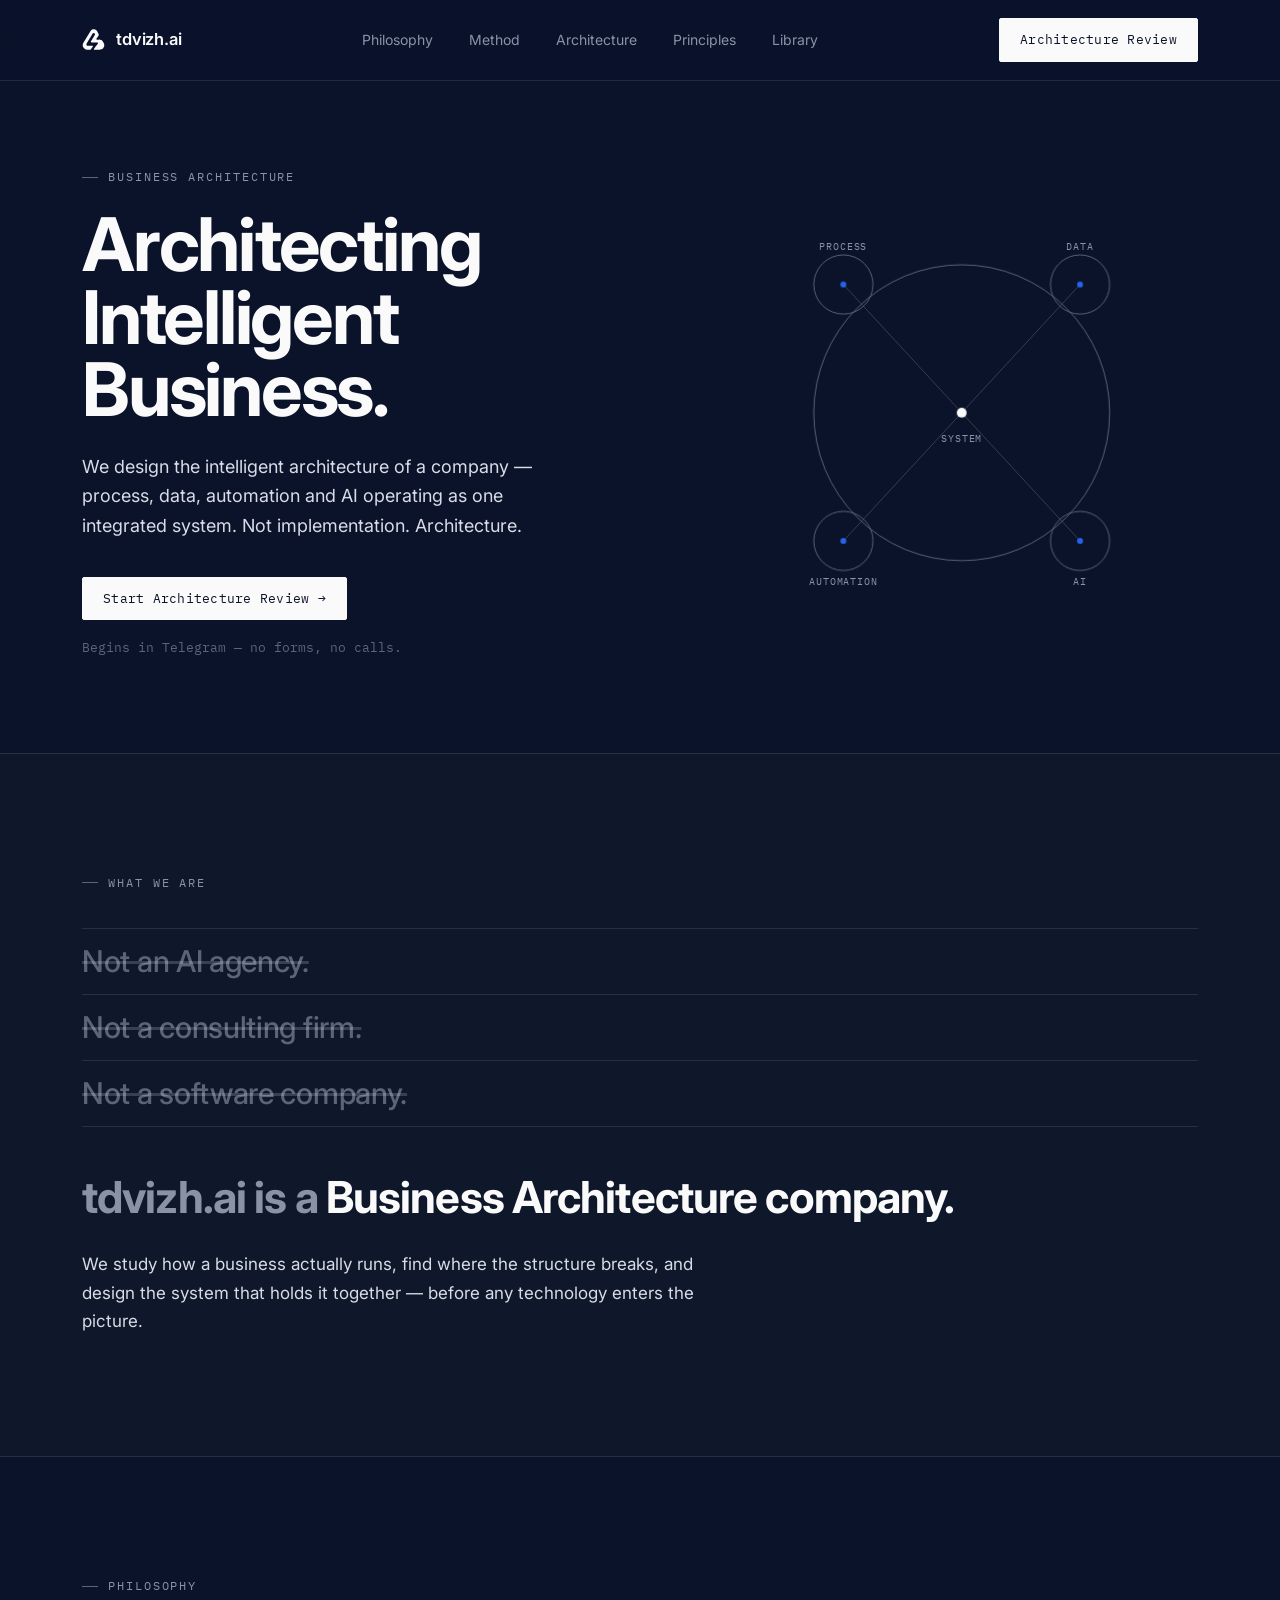
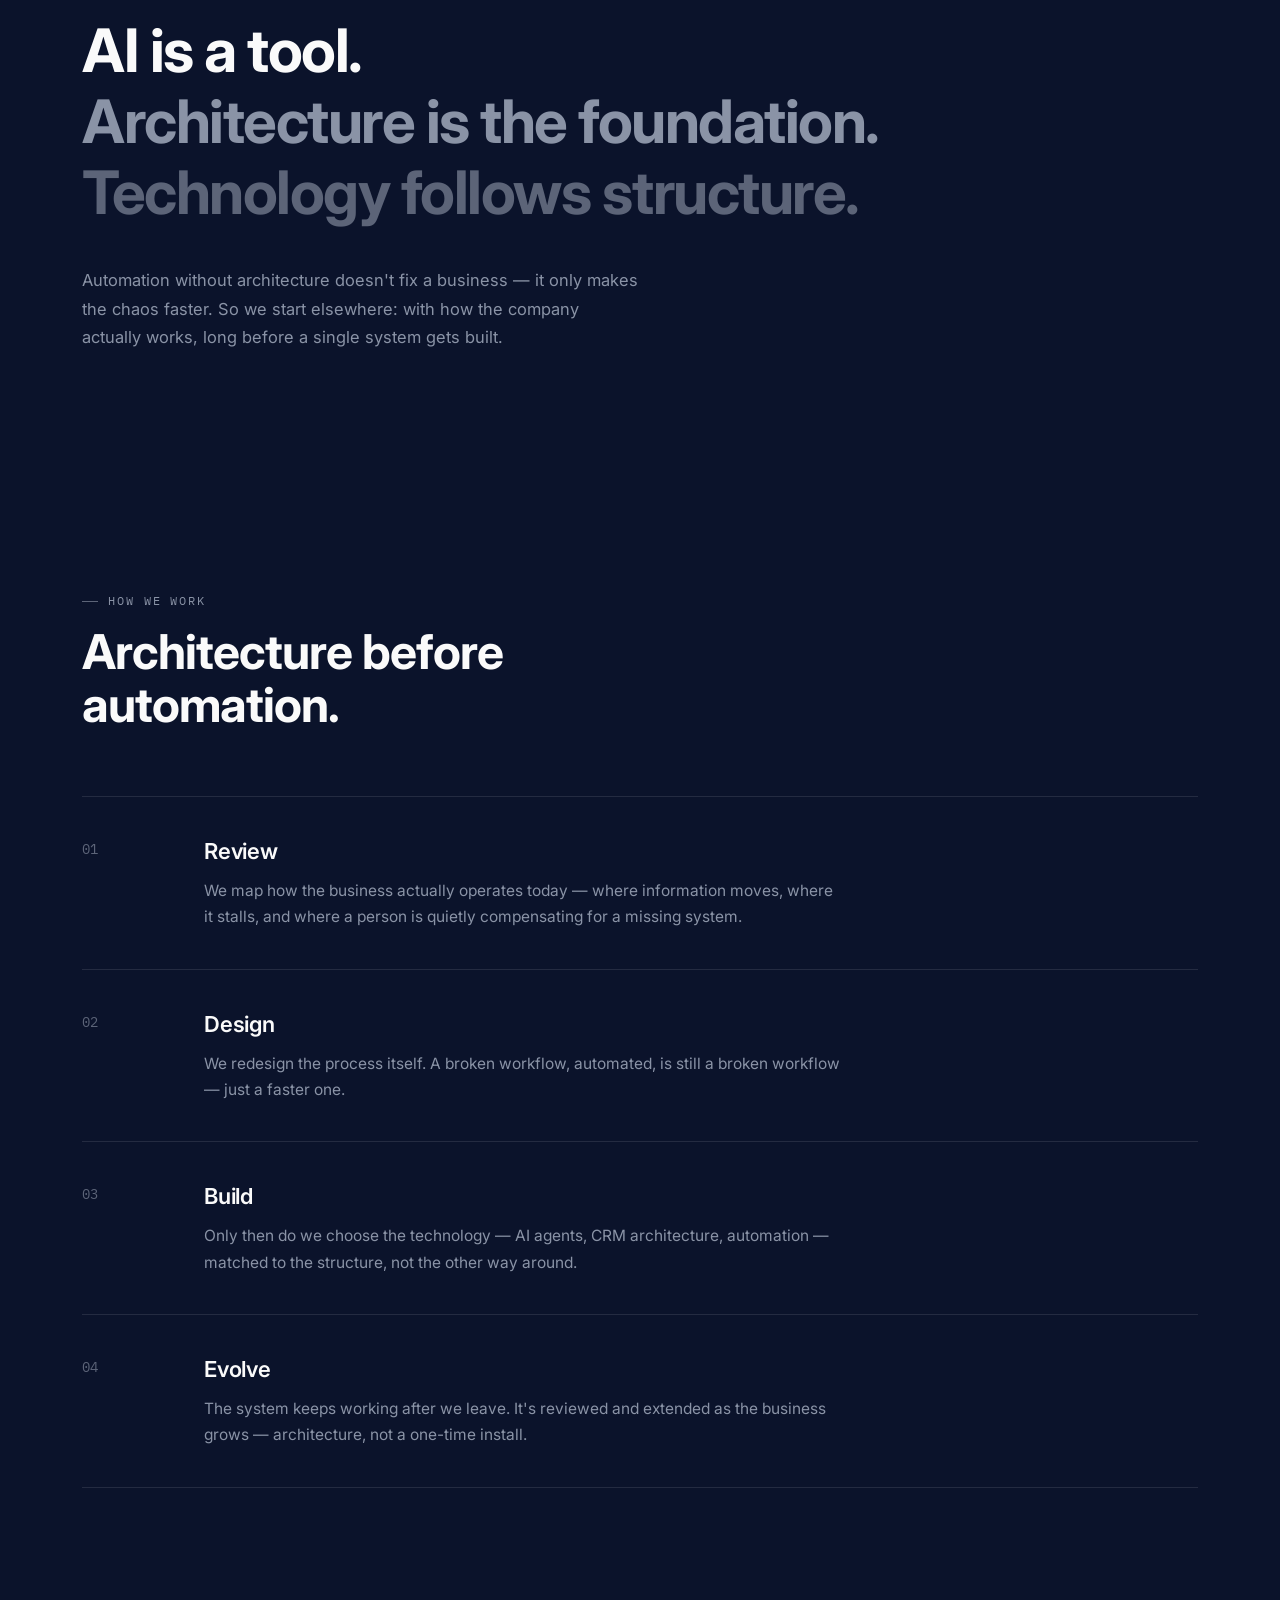
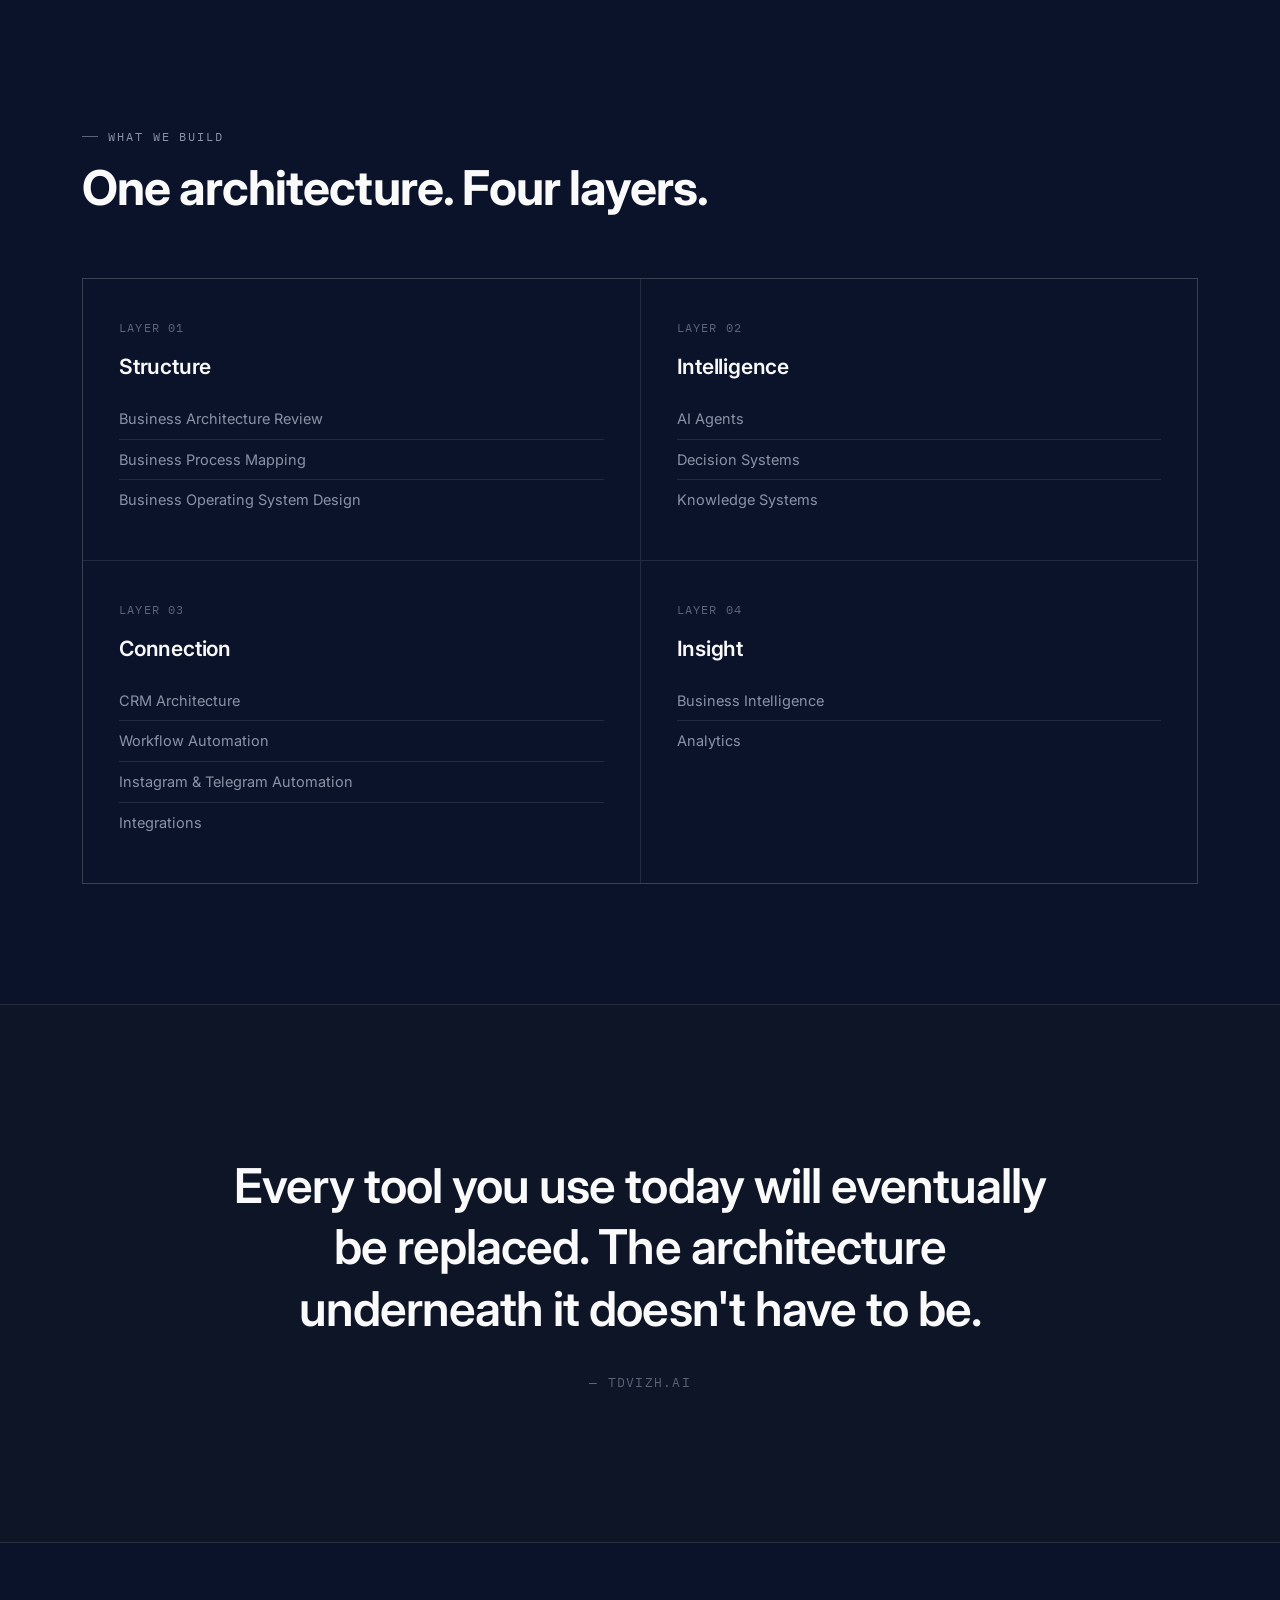
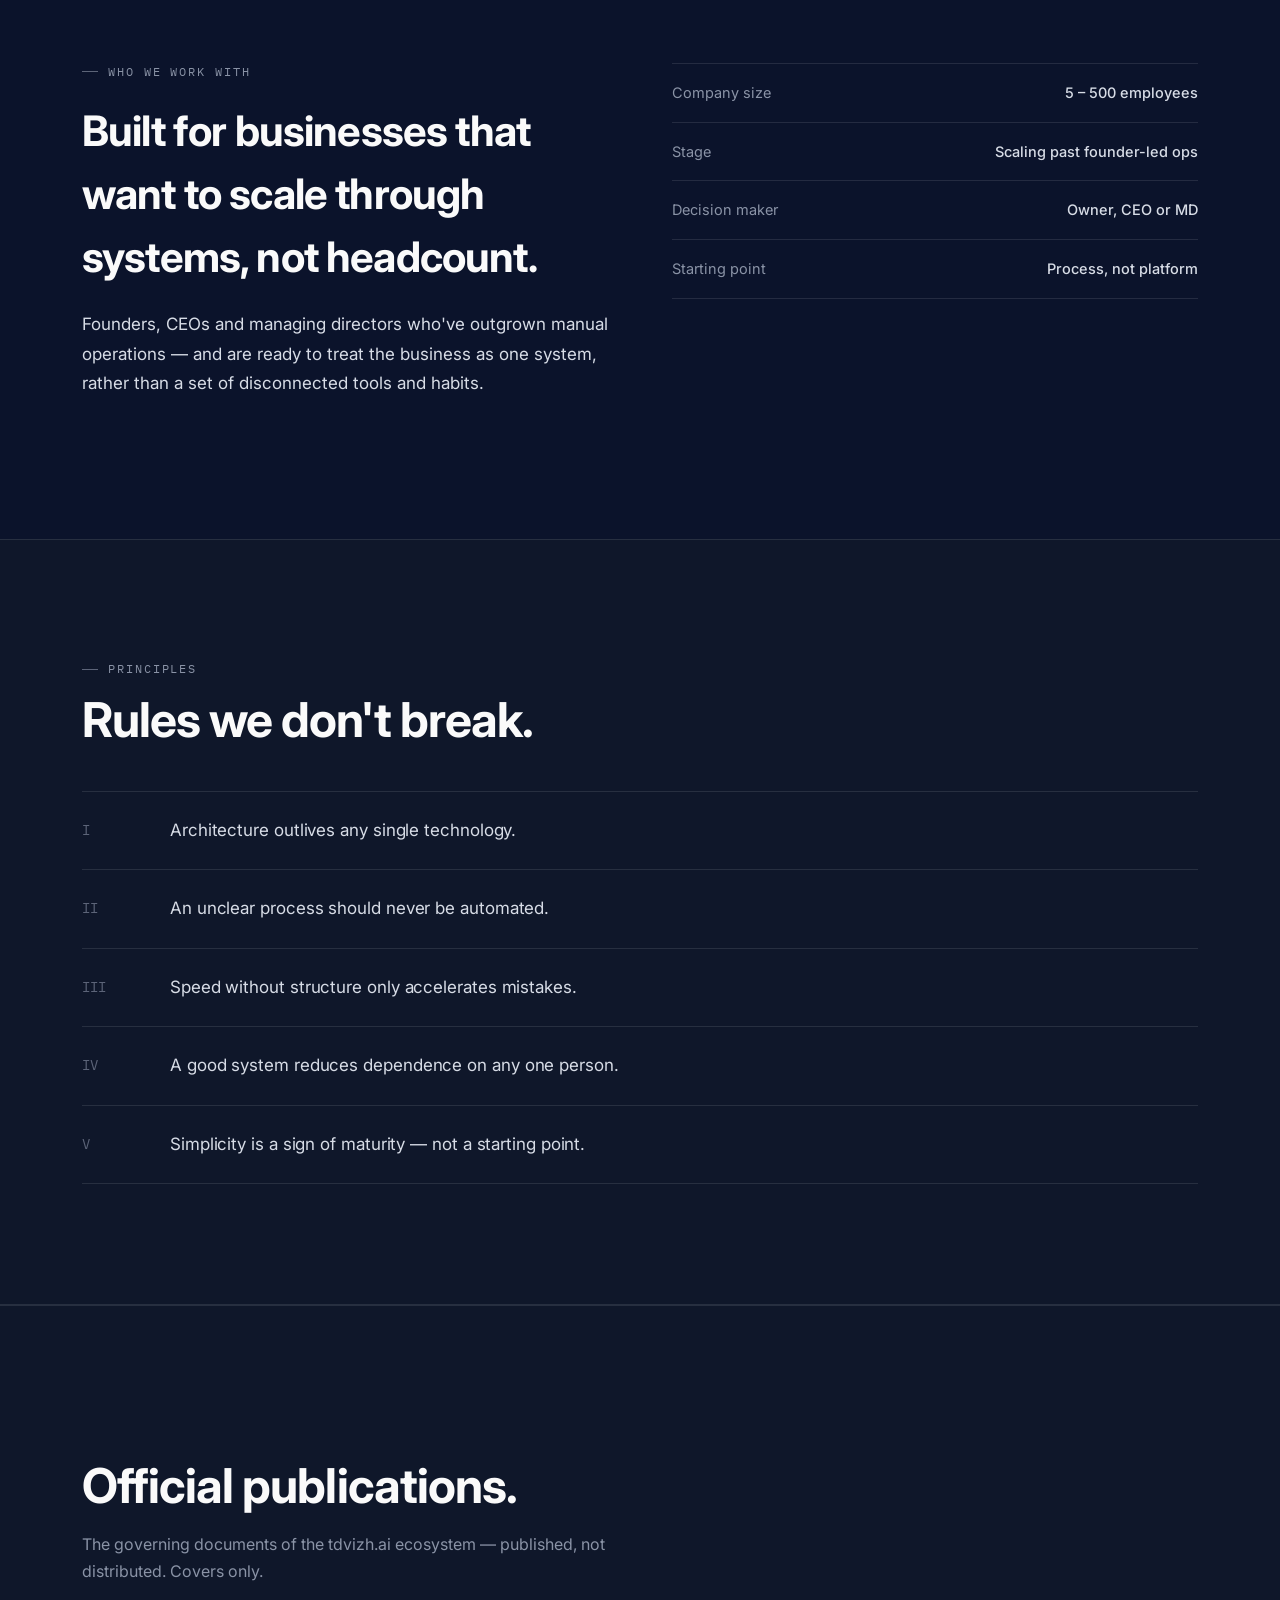
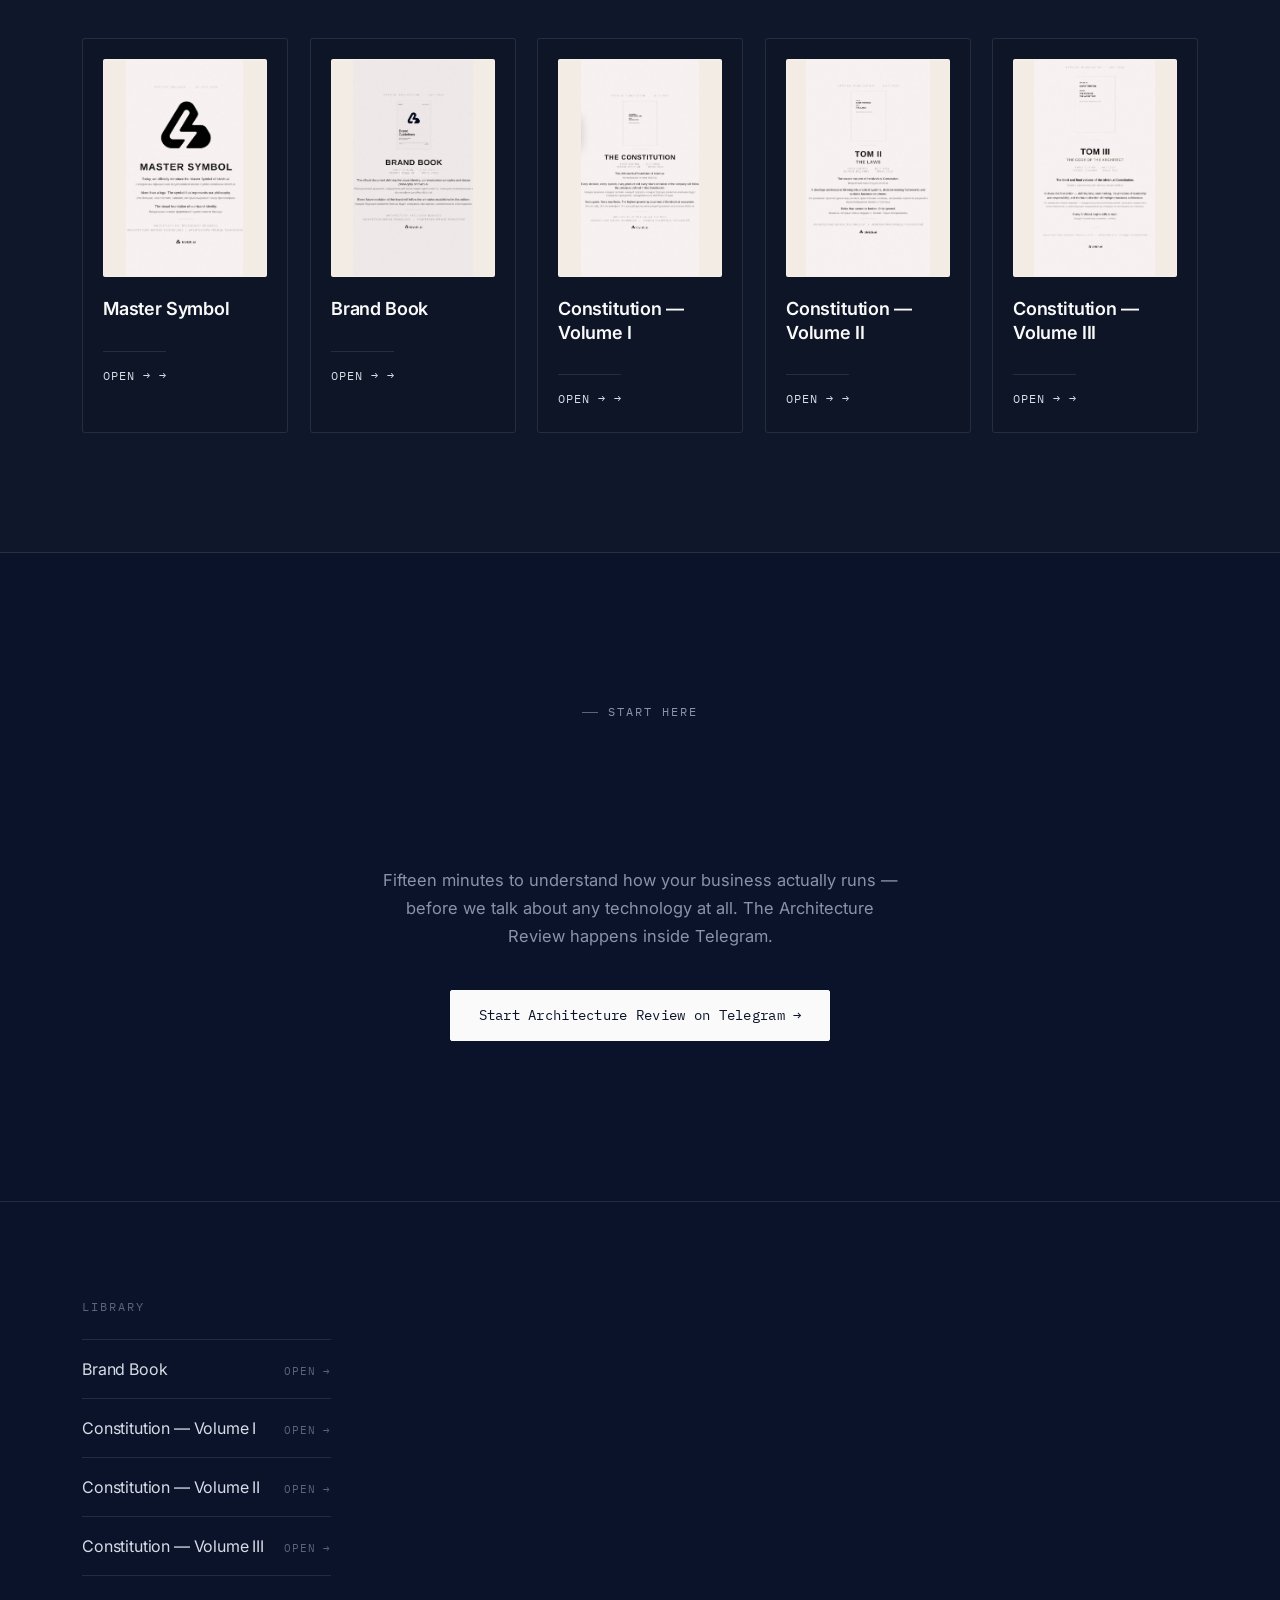
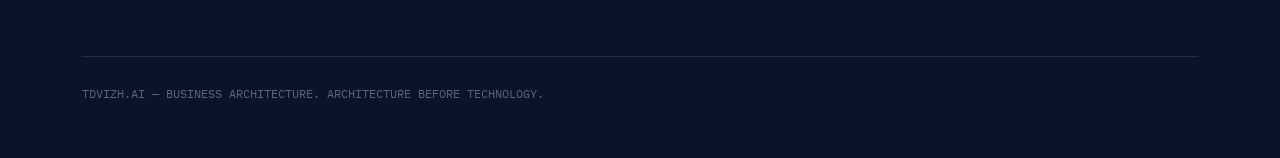
==== commit b3e3c3e5: "Update index.html" ====
--- a/index.html
+++ b/index.html
@@ -2,13 +2,7 @@
 <html lang="en">
   <!-- Google tag (gtag.js) -->
 <script async src="https://www.googletagmanager.com/gtag/js?id=G-JR1PCBRWXG"></script>
-<script>
-  window.dataLayer = window.dataLayer || [];
-  function gtag(){dataLayer.push(arguments);}
-  gtag('js', new Date());
-
-  gtag('config', 'G-JR1PCBRWXG');
-</script>
+<script src="js/analytics.js"></script>
 <head>
 <meta charset="UTF-8">
 <meta name="viewport" content="width=device-width, initial-scale=1.0">
@@ -50,7 +44,7 @@
       <a href="#principles">Principles</a>
       <a href="#library">Library</a>
     </div>
-    <a class="btn navcta" href="https://t.me/tdvizh_ai_bot?start=review" target="_blank" rel="noopener">Architecture Review</a>
+    <a class="btn navcta" href="https://t.me/tdvizhai_bot?start=review" target="_blank" rel="noopener noreferrer">Architecture Review</a>
     <button class="nav-trigger" id="navTrigger" aria-label="Open menu" aria-expanded="false" aria-controls="mobileNav">
       <span class="nav-trigger-lines" aria-hidden="true"><i></i><i></i></span>
     </button>
@@ -67,7 +61,7 @@
       <a href="#principles" data-nav-close="1"><span>04</span>Principles</a>
       <a href="#library" data-nav-close="1"><span>05</span>Library</a>
     </div>
-    <a class="btn mobile-nav-cta" href="https://t.me/tdvizh_ai_bot?start=review" target="_blank" rel="noopener">Architecture Review →</a>
+    <a class="btn mobile-nav-cta" href="https://t.me/tdvizhai_bot?start=review" target="_blank" rel="noopener noreferrer">Architecture Review →</a>
   </div>
 </div>
 
@@ -81,36 +75,36 @@
         <h1 class="reveal in">Architecting<br>Intelligent Business.</h1>
         <p class="lead reveal in">We design the intelligent architecture of a company — process, data, automation and AI operating as one integrated system. Not implementation. Architecture.</p>
         <div class="cta-row reveal in">
-          <a href="https://t.me/tdvizh_ai_bot?start=review" target="_blank" rel="noopener" class="btn">Start Architecture Review →</a>
+          <a href="https://t.me/tdvizhai_bot?start=review" target="_blank" rel="noopener noreferrer" class="btn">Start Architecture Review →</a>
           <span class="cta-note">Begins in Telegram — no forms, no calls.</span>
         </div>
       </div>
       <div class="diagram-wrap reveal in">
         <svg viewBox="0 0 480 480" xmlns="http://www.w3.org/2000/svg">
           <!-- connecting lines to center -->
-          <path class="diagram-line" d="M120,110 L240,240" style="animation-delay:.1s"/>
-          <path class="diagram-line" d="M360,110 L240,240" style="animation-delay:.25s"/>
-          <path class="diagram-line" d="M120,370 L240,240" style="animation-delay:.4s"/>
-          <path class="diagram-line" d="M360,370 L240,240" style="animation-delay:.55s"/>
+          <path class="diagram-line diagram-line-delay-1" d="M120,110 L240,240"/>
+          <path class="diagram-line diagram-line-delay-2" d="M360,110 L240,240"/>
+          <path class="diagram-line diagram-line-delay-3" d="M120,370 L240,240"/>
+          <path class="diagram-line diagram-line-delay-4" d="M360,370 L240,240"/>
           <!-- outer ring -->
-          <circle class="diagram-node-ring" cx="240" cy="240" r="150" style="animation-delay:.9s"/>
+          <circle class="diagram-node-ring diagram-node-ring-delay-5" cx="240" cy="240" r="150"/>
           <!-- corner nodes -->
-          <circle class="diagram-node-ring" cx="120" cy="110" r="30" style="animation-delay:.5s"/>
-          <circle class="diagram-node-ring" cx="360" cy="110" r="30" style="animation-delay:.65s"/>
-          <circle class="diagram-node-ring" cx="120" cy="370" r="30" style="animation-delay:.8s"/>
-          <circle class="diagram-node-ring" cx="360" cy="370" r="30" style="animation-delay:.95s"/>
-          <circle class="diagram-node-dot" cx="120" cy="110" r="3" style="animation-delay:.6s"/>
-          <circle class="diagram-node-dot" cx="360" cy="110" r="3" style="animation-delay:.75s"/>
-          <circle class="diagram-node-dot" cx="120" cy="370" r="3" style="animation-delay:.9s"/>
-          <circle class="diagram-node-dot" cx="360" cy="370" r="3" style="animation-delay:1.05s"/>
+          <circle class="diagram-node-ring diagram-node-ring-delay-1" cx="120" cy="110" r="30"/>
+          <circle class="diagram-node-ring diagram-node-ring-delay-2" cx="360" cy="110" r="30"/>
+          <circle class="diagram-node-ring diagram-node-ring-delay-3" cx="120" cy="370" r="30"/>
+          <circle class="diagram-node-ring diagram-node-ring-delay-4" cx="360" cy="370" r="30"/>
+          <circle class="diagram-node-dot diagram-node-dot-delay-1" cx="120" cy="110" r="3"/>
+          <circle class="diagram-node-dot diagram-node-dot-delay-2" cx="360" cy="110" r="3"/>
+          <circle class="diagram-node-dot diagram-node-dot-delay-3" cx="120" cy="370" r="3"/>
+          <circle class="diagram-node-dot diagram-node-dot-delay-4" cx="360" cy="370" r="3"/>
           <!-- labels -->
-          <text class="diagram-label" x="120" y="75" text-anchor="middle" style="animation-delay:1s">PROCESS</text>
-          <text class="diagram-label" x="360" y="75" text-anchor="middle" style="animation-delay:1.1s">DATA</text>
-          <text class="diagram-label" x="120" y="415" text-anchor="middle" style="animation-delay:1.2s">AUTOMATION</text>
-          <text class="diagram-label" x="360" y="415" text-anchor="middle" style="animation-delay:1.3s">AI</text>
+          <text class="diagram-label diagram-label-delay-1" x="120" y="75" text-anchor="middle">PROCESS</text>
+          <text class="diagram-label diagram-label-delay-2" x="360" y="75" text-anchor="middle">DATA</text>
+          <text class="diagram-label diagram-label-delay-3" x="120" y="415" text-anchor="middle">AUTOMATION</text>
+          <text class="diagram-label diagram-label-delay-4" x="360" y="415" text-anchor="middle">AI</text>
           <!-- core -->
-          <circle class="diagram-core" cx="240" cy="240" r="5" style="animation-delay:1.15s"/>
-          <text class="diagram-label" x="240" y="270" text-anchor="middle" style="animation-delay:1.4s">SYSTEM</text>
+          <circle class="diagram-core diagram-core-delay-1" cx="240" cy="240" r="5"/>
+          <text class="diagram-label diagram-label-delay-5" x="240" y="270" text-anchor="middle">SYSTEM</text>
         </svg>
       </div>
     </div>
@@ -134,7 +128,7 @@
   <section class="philosophy" id="philosophy">
     <div class="wrap">
       <div class="eyebrow reveal">PHILOSOPHY</div>
-      <div class="stack" style="margin-top:20px;">
+      <div class="stack">
         <span class="reveal">AI is a tool.</span>
         <span class="reveal">Architecture is the foundation.</span>
         <span class="reveal">Technology follows structure.</span>
@@ -244,7 +238,7 @@
     <div class="wrap audience-grid">
       <div>
         <div class="eyebrow reveal">WHO WE WORK WITH</div>
-        <h2 class="reveal" style="font-size:clamp(28px,3.6vw,42px);font-weight:700;letter-spacing:-0.02em;margin:18px 0 22px;">Built for businesses that want to scale through systems, not headcount.</h2>
+        <h2 class="reveal">Built for businesses that want to scale through systems, not headcount.</h2>
         <p class="reveal">Founders, CEOs and managing directors who've outgrown manual operations — and are ready to treat the business as one system, rather than a set of disconnected tools and habits.</p>
       </div>
       <div class="criteria reveal">
@@ -259,7 +253,7 @@
   <!-- PRINCIPLES -->
   <section class="principles" id="principles">
     <div class="wrap">
-      <div class="section-head" style="margin-bottom:44px;">
+      <div class="section-head">
         <div class="eyebrow reveal">PRINCIPLES</div>
         <h2 class="reveal">Rules we don't break.</h2>
       </div>
@@ -276,34 +270,34 @@
   <!-- LIBRARY -->
   <section class="library" id="library">
     <div class="wrap">
-      <div class="section-head" style="margin-bottom:52px;">
+      <div class="section-head">
         <div class="eyebrow reveal">LIBRARY</div>
         <h2 class="reveal">Official publications.</h2>
-        <p class="reveal" style="margin-top:18px;color:var(--muted);font-size:16px;line-height:1.7;max-width:560px;">The governing documents of the tdvizh.ai ecosystem — published, not distributed. Covers only.</p>
+        <p class="reveal">The governing documents of the tdvizh.ai ecosystem — published, not distributed. Covers only.</p>
       </div>
       <div class="library-grid">
         <button class="pub-card reveal" data-pub="master-symbol">
-          <div class="pub-cover"><img src="covers/cover-master-symbol.png" alt="Master Symbol — cover" draggable="false" oncontextmenu="return false"></div>
+          <div class="pub-cover"><img src="covers/cover-master-symbol.png" alt="Master Symbol — cover" draggable="false" data-no-contextmenu></div>
           <div class="pub-title">Master Symbol</div>
           <div class="pub-view">Open →</div>
         </button>
         <button class="pub-card reveal" data-pub="brand-book">
-          <div class="pub-cover"><img src="covers/cover-brand-book.png" alt="Brand Book — cover" draggable="false" oncontextmenu="return false"></div>
+          <div class="pub-cover"><img src="covers/cover-brand-book.png" alt="Brand Book — cover" draggable="false" data-no-contextmenu></div>
           <div class="pub-title">Brand Book</div>
           <div class="pub-view">Open →</div>
         </button>
         <button class="pub-card reveal" data-pub="vol1">
-          <div class="pub-cover"><img src="covers/cover-constitution-vol1.png" alt="Constitution — Volume I — cover" draggable="false" oncontextmenu="return false"></div>
+          <div class="pub-cover"><img src="covers/cover-constitution-vol1.png" alt="Constitution — Volume I — cover" draggable="false" data-no-contextmenu></div>
           <div class="pub-title">Constitution — Volume I</div>
           <div class="pub-view">Open →</div>
         </button>
         <button class="pub-card reveal" data-pub="vol2">
-          <div class="pub-cover"><img src="covers/cover-constitution-vol2.png" alt="Constitution — Volume II — cover" draggable="false" oncontextmenu="return false"></div>
+          <div class="pub-cover"><img src="covers/cover-constitution-vol2.png" alt="Constitution — Volume II — cover" draggable="false" data-no-contextmenu></div>
           <div class="pub-title">Constitution — Volume II</div>
           <div class="pub-view">Open →</div>
         </button>
         <button class="pub-card reveal" data-pub="vol3">
-          <div class="pub-cover"><img src="covers/cover-constitution-vol3.png" alt="Constitution — Volume III — cover" draggable="false" oncontextmenu="return false"></div>
+          <div class="pub-cover"><img src="covers/cover-constitution-vol3.png" alt="Constitution — Volume III — cover" draggable="false" data-no-contextmenu></div>
           <div class="pub-title">Constitution — Volume III</div>
           <div class="pub-view">Open →</div>
         </button>
@@ -320,7 +314,7 @@
       </button>
       <div class="pub-modal-frame">
         <div class="pub-modal-cover">
-          <img id="pubModalImg" src="" alt="" draggable="false" oncontextmenu="return false">
+          <img id="pubModalImg" src="" alt="" draggable="false" data-no-contextmenu>
         </div>
       </div>
       <div class="pub-modal-meta">
@@ -334,10 +328,10 @@
   <!-- FINAL CTA -->
   <section class="cta-final" id="start">
     <div class="wrap">
-      <div class="eyebrow reveal" style="justify-content:center;">START HERE</div>
+      <div class="eyebrow reveal">START HERE</div>
       <h2 class="reveal">Start with a Review, not a proposal.</h2>
       <p class="reveal">Fifteen minutes to understand how your business actually runs — before we talk about any technology at all. The Architecture Review happens inside Telegram.</p>
-      <a href="https://t.me/tdvizh_ai_bot?start=review" target="_blank" rel="noopener" class="btn reveal" style="padding:14px 28px;font-size:14px;">Start Architecture Review on Telegram →</a>
+      <a href="https://telegram.me/tdvizh_ai_bot?start=review" target="_blank" rel="noopener noreferrer" class="btn reveal">Start Architecture Review on Telegram →</a>
     </div>
   </section>
 
--- a/css/styles.css
+++ b/css/styles.css
@@ -215,6 +215,28 @@
 .cta-final h2{font-size:clamp(32px,5vw,54px); font-weight:700; letter-spacing:-0.02em; line-height:1.15; max-width:760px; margin:0 auto 20px;}
 
 .cta-final p{color:var(--muted); font-size:16.5px; max-width:520px; margin:0 auto 40px; line-height:1.7;}
+
+/* ========== LAYOUT INLINE STYLE MIGRATIONS ========== */
+/* Philosophy section stack spacing */
+.philosophy .stack{margin-top:20px;}
+
+/* Audience grid heading (WHO WE WORK WITH) */
+.audience-grid h2{font-size:clamp(28px,3.6vw,42px);font-weight:700;letter-spacing:-0.02em;margin:18px 0 22px;}
+
+/* Principles section head compact spacing */
+.principles .section-head{margin-bottom:44px;}
+
+/* Library section head relaxed spacing */
+.library .section-head{margin-bottom:52px;}
+
+/* Library section description paragraph */
+.library .section-head p{margin-top:18px;color:var(--muted);font-size:16px;line-height:1.7;max-width:560px;}
+
+/* CTA final section eyebrow centered */
+.cta-final .eyebrow{justify-content:center;}
+
+/* CTA final section button variant */
+.cta-final .btn{padding:14px 28px;font-size:14px;}
 
   /* ---------- FOOTER ---------- */
 
--- a/css/animations.css
+++ b/css/animations.css
@@ -79,6 +79,36 @@
 
   @keyframes fadein{to{opacity:1;}}
 
+/* ========== DIAGRAM ANIMATION DELAYS ========== */
+/* Path connecting lines delays */
+.diagram-line-delay-1{animation-delay:0.1s;}
+.diagram-line-delay-2{animation-delay:0.25s;}
+.diagram-line-delay-3{animation-delay:0.4s;}
+.diagram-line-delay-4{animation-delay:0.55s;}
+
+/* Outer ring and corner node ring delays */
+.diagram-node-ring-delay-1{animation-delay:0.5s;}
+.diagram-node-ring-delay-2{animation-delay:0.65s;}
+.diagram-node-ring-delay-3{animation-delay:0.8s;}
+.diagram-node-ring-delay-4{animation-delay:0.95s;}
+.diagram-node-ring-delay-5{animation-delay:0.9s;}
+
+/* Corner node dot delays */
+.diagram-node-dot-delay-1{animation-delay:0.6s;}
+.diagram-node-dot-delay-2{animation-delay:0.75s;}
+.diagram-node-dot-delay-3{animation-delay:0.9s;}
+.diagram-node-dot-delay-4{animation-delay:1.05s;}
+
+/* Label delays */
+.diagram-label-delay-1{animation-delay:1s;}
+.diagram-label-delay-2{animation-delay:1.1s;}
+.diagram-label-delay-3{animation-delay:1.2s;}
+.diagram-label-delay-4{animation-delay:1.3s;}
+.diagram-label-delay-5{animation-delay:1.4s;}
+
+/* Core circle delay */
+.diagram-core-delay-1{animation-delay:1.15s;}
+
   @media (prefers-reduced-motion: reduce){
     .diagram-line,.diagram-node-ring,.diagram-node-dot,.diagram-label,.diagram-core{animation:none;opacity:1;stroke-dashoffset:0;}
   }
